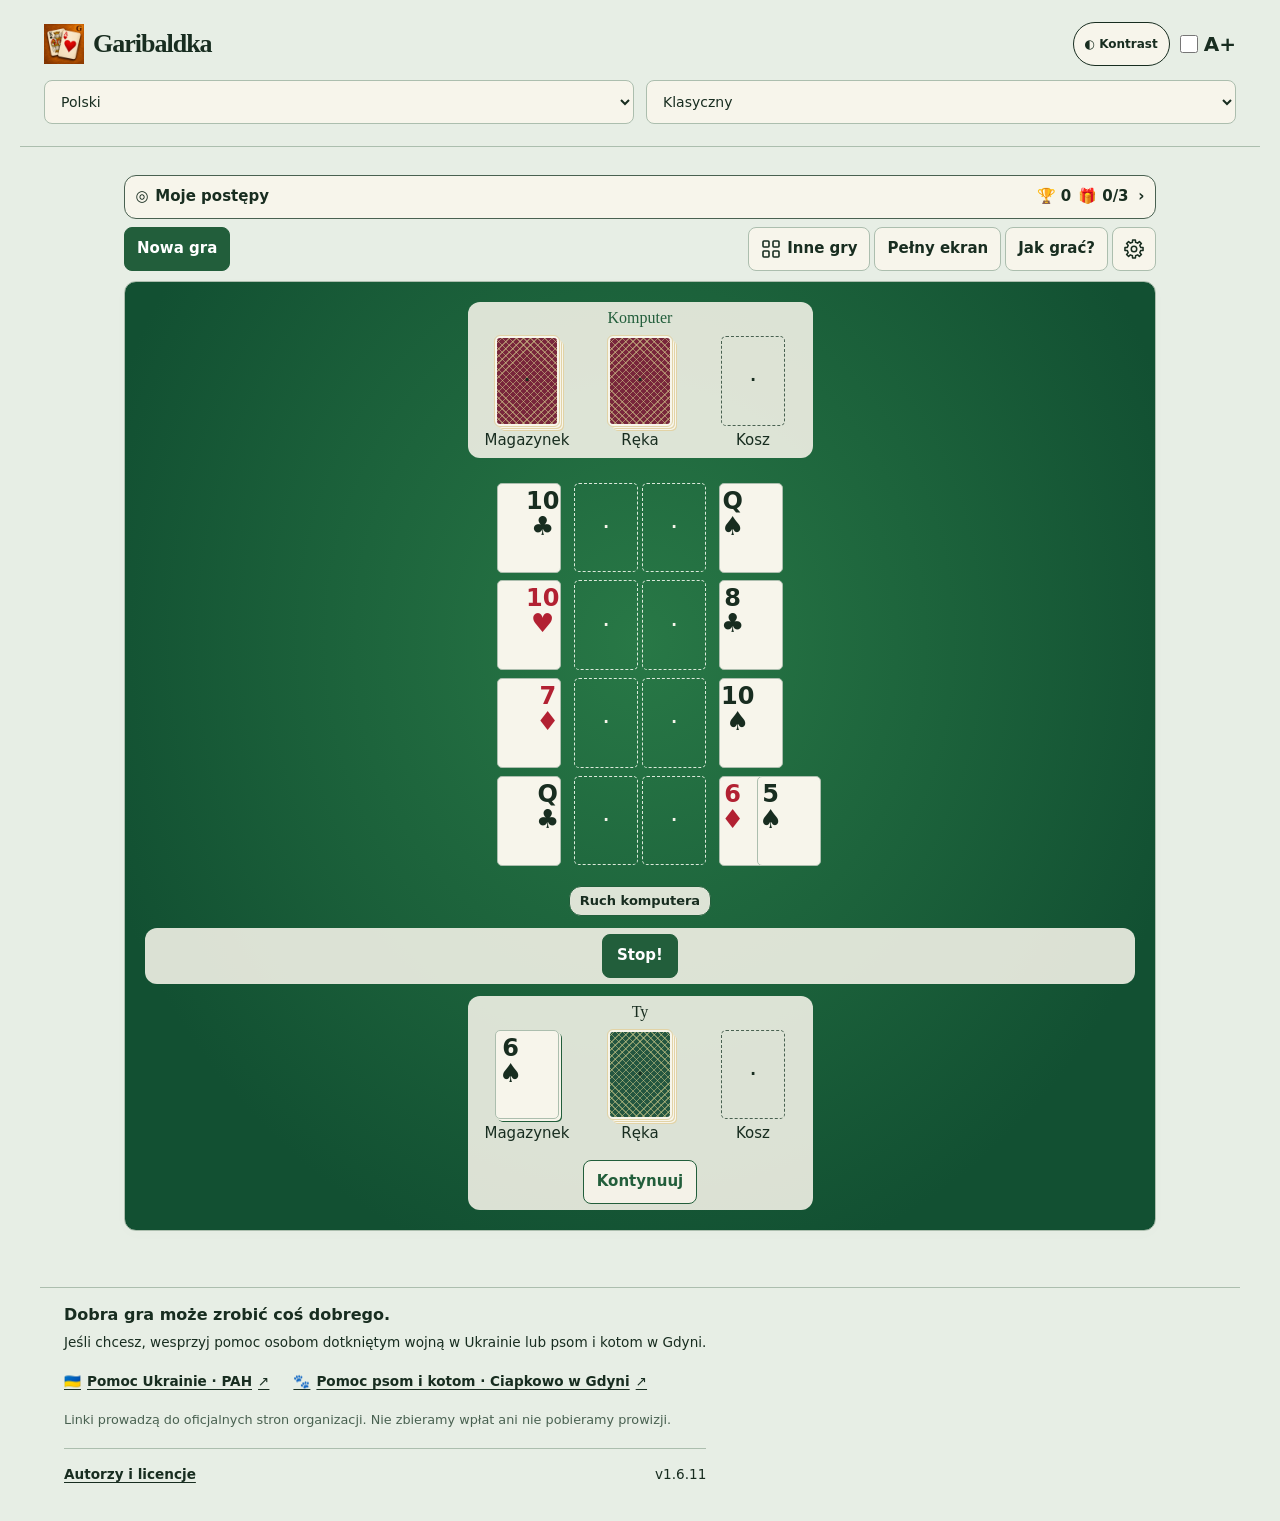
==== index.html @ 97b309fb "Publish Garibaldka 1.6.11: expand installed game without native fullscreen" ====
<!doctype html>
<html lang="pl" data-theme="porcelain">
<head>
<meta charset="utf-8">
<meta name="viewport" content="width=device-width,initial-scale=1,viewport-fit=cover">
<title>Garibaldka</title>
<meta name="theme-color" content="#355e4c">
<meta name="mobile-web-app-capable" content="yes">
<meta name="apple-mobile-web-app-capable" content="yes">
<meta name="apple-mobile-web-app-title" content="Garibaldka">
<link rel="manifest" href="manifest.webmanifest">
<script defer src="pwa.js"></script>
<link rel="icon" type="image/svg+xml" href="favicon.svg?v=1.0.1">
<link rel="icon" type="image/png" sizes="32x32" href="favicon-32.png?v=1.0.1">
<link rel="apple-touch-icon" sizes="180x180" href="apple-touch-icon.png?v=1.0.1">
<link rel="stylesheet" href="style.css">
<link rel="stylesheet" href="shared-palettes.css?v=shared-palettes-2">
<link rel="stylesheet" href="themes.css?v=1.2.0">
<link rel="stylesheet" href="shared-game.css?v=0.10.1">
<link rel="stylesheet" href="card-backs.css?v=deck-themes-2">
<link rel="stylesheet" href="pasjans.css?v=deck-themes-1"><link rel="stylesheet" href="garibaldka.css?v=deck-themes-1">
<link rel="stylesheet" href="card-themes.css?v=0.9.1">
<link rel="stylesheet" href="progress.css?v=1.5.1">
<link rel="stylesheet" href="theme-gallery.css?v=0.9.0">
<link rel="stylesheet" href="shared-victory.css?v=6">
<link rel="stylesheet" href="games-chest-menu.css?v=icon-gallery-1"><script defer src="games-chest-menu.js?v=barbu-1" data-game="garibaldka"></script>
<script>
if (!new URLSearchParams(location.search).has('miniatura')) {
  const analytics = document.createElement('script');
  analytics.src = 'https://cloud.umami.is/script.js';
  analytics.dataset.websiteId = 'a4d24ffd-fa55-44e7-8c3b-dc5a5e42a2f2';
  analytics.dataset.domains = "garibaldka.walczynskir.chatgpt.site,garibaldka.games-chest.com";
  analytics.dataset.tag = 'garibaldka';
  document.head.append(analytics);
}
</script>
<link rel="stylesheet" href="toolbar.css?v=picker-mobile-1">
<link rel="stylesheet" href="shared-settings.css?v=1.3.0">
<link rel="stylesheet" href="settings.css?v=1.3.0">
<link rel="stylesheet" href="shared-footer.css?v=footer-alignment-1">
<script defer src="shared-footer.js?v=footer-picker-recent-1"></script>
</head>
<body>
<header><a class="brand" href="./"><img class="brand-logo" src="logo.svg?v=1.0.1" alt=""><span id="game-name" class="brand-name" dir="auto" translate="no">Garibaldka</span></a><div class="header-controls"><div class="accessibility-controls"><button id="contrast" translate="no" aria-pressed="false"></button><label class="text-size-control"><input type="checkbox" id="large"><span id="large-label"></span></label></div><div class="preferences"><label><span id="language-label"></span><select id="language"><option value="pl">Polski</option><option value="en">English</option></select></label><label><span id="theme-label"></span><select id="theme"></select></label></div></div></header>
<main class="solitaire">
  <button id="my-progress" type="button" aria-haspopup="dialog" aria-controls="statistics" translate="no">
    <span aria-hidden="true">◎</span>
    <strong id="progress-name">Moje postępy</strong>
    <span class="progress-count"><span aria-hidden="true">🏆</span> <span id="progress-wins">0</span></span>
    <span id="progress-reward" class="progress-count" hidden><span aria-hidden="true">🎁</span> <bdi></bdi></span>
    <span class="progress-chevron" aria-hidden="true">›</span>
  </button>
  <div class="game-toolbar">
    <button class="primary" id="new-game">New game</button>
    <div class="game-tools"><button id="game-picker-button" type="button" aria-haspopup="dialog" aria-controls="game-picker" aria-label="Inne gry" translate="no">
<svg width="20" height="20" viewBox="0 0 20 20" fill="none" stroke="currentColor" stroke-width="1.6" aria-hidden="true" focusable="false"><rect x="2" y="2" width="6" height="6" rx="1"/><rect x="12" y="2" width="6" height="6" rx="1"/><rect x="2" y="12" width="6" height="6" rx="1"/><rect x="12" y="12" width="6" height="6" rx="1"/></svg><span class="toolbar-label">Inne gry</span></button>
      <button id="undo" type="button" translate="no"></button>
      <button id="redo" type="button" translate="no"></button>
      <button id="fullscreen" type="button" translate="no" aria-pressed="false" aria-label="Pełny ekran"><span class="fullscreen-icon" aria-hidden="true">⛶</span><span class="fullscreen-label">Pełny ekran</span></button>
      <button id="help-button" translate="no" aria-haspopup="dialog">How to play</button>
      <button id="settings-button" class="shared-settings-button" aria-label="Settings" aria-haspopup="dialog"></button>
    </div>
  </div>
  <p id="rotate-hint" translate="no"></p>
  <section class="card game" translate="no">
    <div id="opponent" class="supply"></div>
    <div class="table-area">
      <div id="tableau" class="solitaire-board" dir="ltr"></div>
      <p id="status" role="status"></p>
      <p id="settlement-notice" role="status" hidden></p>
      <button id="propose-settlement" type="button" hidden></button>
      <p id="stop-notice" role="status" hidden></p>
      <div id="challenge" class="supply"></div>
    </div>
    <div id="supply" class="supply">
      <button id="acknowledge-stop" class="primary" type="button" hidden></button>
    </div>
    <details id="move-log" hidden>
      <summary id="move-log-title"></summary>
      <p id="move-log-empty"></p>
      <ol id="move-log-list"></ol>
    </details>
  </section>
</main>
<footer class="game-footer">
  <section class="support-causes" aria-labelledby="support-title" translate="no">
    <h2 id="support-title" data-footer-copy="title">Dobra gra może zrobić coś dobrego.</h2>
    <p data-footer-copy="intro">Jeśli chcesz, wesprzyj pomoc osobom dotkniętym wojną w Ukrainie lub psom i kotom w Gdyni.</p>
    <div class="support-links">
      <a href="https://www.pah.org.pl/gdzie-dzialamy/ukraina/" target="_blank" rel="noopener noreferrer"><b aria-hidden="true">🇺🇦</b> <span data-footer-copy="ukraine">Pomoc Ukrainie · PAH</span> <b aria-hidden="true">↗</b></a>
      <a href="https://ciapkowo.pl/" target="_blank" rel="noopener noreferrer"><b aria-hidden="true">🐾</b> <span data-footer-copy="shelter">Pomoc psom i kotom · Ciapkowo w Gdyni</span> <b aria-hidden="true">↗</b></a>
    </div>
    <p class="support-note" data-footer-copy="note">Linki prowadzą do oficjalnych stron organizacji. Nie zbieramy wpłat ani nie pobieramy prowizji.</p>
  </section>
  <div class="footer-details">
    <a id="credits-link" href="credits.html" data-footer-copy="credits" translate="no">Autorzy i licencje</a>
    <span id="footer-version" translate="no">v1.6.11</span>
    <span id="save-note" role="status" translate="no"></span>
  </div>
</footer>
<dialog id="game-picker" aria-labelledby="game-picker-title" translate="no">
  <div class="game-picker-header">
    <h2 id="game-picker-title">Inne gry</h2>
    <form method="dialog"><button id="game-picker-close" type="submit" aria-label="Zamknij" autofocus>×</button></form>
  </div>
  <div id="game-picker-recent" hidden>
    <h3 id="game-picker-recent-title">Ostatnio otwierane</h3>
    <ul aria-labelledby="game-picker-recent-title"></ul>
  </div>
  <ul id="game-picker-list" aria-labelledby="game-picker-title"></ul>
  <a class="all-games game-picker-link" href="https://games-chest.com/">Wszystkie gry</a>
</dialog>
<dialog id="statistics" aria-labelledby="statistics-title" translate="no">
  <div class="dialog-heading">
    <h2 id="statistics-title"></h2>
    <form method="dialog"><button id="statistics-close" autofocus>×</button></form>
  </div>
  <dl id="statistics-metrics"></dl>
  <h3 id="statistics-recent-title"></h3>
  <p id="statistics-empty"></p>
  <ol id="statistics-recent"></ol>
</dialog>
<dialog id="theme-gallery" aria-labelledby="gallery-title" translate="no">
  <div class="gallery-heading">
    <h2 id="gallery-title"></h2>
    <form method="dialog"><button id="gallery-close" autofocus></button></form>
  </div>
  <ul id="gallery-ordinary" class="theme-grid"></ul>
  <h3 id="gallery-rewards-title"></h3>
  <ul id="gallery-rewards" class="theme-grid" aria-labelledby="gallery-rewards-title"></ul>
</dialog>
<dialog id="confirm-game" aria-labelledby="confirm-game-title" aria-describedby="confirm-game-message" translate="no">
  <form method="dialog">
    <h2 id="confirm-game-title"></h2>
    <p id="confirm-game-message"></p>
    <div class="confirm-game-actions">
      <button id="confirm-game-cancel" value="cancel" autofocus></button>
      <button id="confirm-game-accept" class="primary" value="accept"></button>
    </div>
  </form>
</dialog>
<dialog id="settings" class="shared-settings" aria-labelledby="settings-title" aria-describedby="settings-autosave" translate="no">
  <form method="dialog" class="settings-shell">
    <header class="settings-header">
      <div class="settings-heading"><h2 id="settings-title" dir="auto"></h2><button id="settings-dismiss" type="submit" value="close" autofocus>×</button></div>
      <p id="settings-autosave" class="settings-summary"></p>
    </header>
    <div class="settings-body">
      <div id="settings-save-error" class="settings-save-error" role="alert" hidden>
        <p id="settings-save-error-text"></p>
        <button id="settings-save-retry" type="button"></button>
      </div>
    <fieldset class="settings-section">
      <legend id="settings-group-play" translate="no"></legend>
      <div class="setting-item">
        <div class="setting-row">
          <label class="setting-stacked"><span class="setting-caption"><span id="difficulty-label" translate="no"></span><small class="setting-timing" data-setting-applies="now"></small></span>
            <select id="difficulty" translate="no">
              <option value="easy"></option><option value="medium"></option>
              <option value="high"></option><option value="expert"></option>
            </select>
          </label>
          <button class="setting-info" type="button" aria-expanded="false" aria-controls="difficulty-note" aria-labelledby="difficulty-label">ⓘ</button>
        </div>
        <p class="setting-description small muted" id="difficulty-note" translate="no" hidden></p>
      </div>
      <div class="setting-item">
        <div class="setting-row">
          <label><input type="checkbox" id="kingsOnly"> <span class="setting-caption"><span id="kingsOnly-label" translate="no"></span><small class="setting-timing" data-setting-applies="now"></small></span></label>
          <button class="setting-info" type="button" aria-expanded="false" aria-controls="kingsOnly-note" aria-labelledby="kingsOnly-label">ⓘ</button>
        </div>
        <p class="setting-description small muted" id="kingsOnly-note" translate="no" hidden></p>
      </div>
    </fieldset>
    <fieldset class="settings-section">
      <legend id="settings-group-stop" translate="no"></legend>
      <div class="setting-item">
        <div class="setting-row">
          <label><input type="checkbox" id="strict"> <span class="setting-caption"><span id="strict-label" translate="no"></span><small class="setting-timing" data-setting-applies="now"></small></span></label>
          <button class="setting-info" type="button" aria-expanded="false" aria-controls="strict-note" aria-labelledby="strict-label">ⓘ</button>
        </div>
        <p class="setting-description small muted" id="strict-note" translate="no" hidden></p>
      </div>
      <div class="setting-item">
        <div class="setting-row">
          <label><input type="checkbox" id="reservePriority"> <span class="setting-caption"><span id="reservePriority-label" translate="no"></span><small class="setting-timing" data-setting-applies="now"></small></span></label>
          <button class="setting-info" type="button" aria-expanded="false" aria-controls="reservePriority-note" aria-labelledby="reservePriority-label">ⓘ</button>
        </div>
        <p class="setting-description small muted" id="reservePriority-note" translate="no" hidden></p>
      </div>
      <div class="setting-item">
        <div class="setting-row">
          <label class="setting-stacked"><span class="setting-caption"><span id="stopWindow-label" translate="no"></span><small class="setting-timing" data-setting-applies="now"></small></span>
            <select id="stopWindow" translate="no">
              <option id="stopWindow-unlimited" value="unlimited" selected>Bez limitu</option>
            <option value="2000">2 s</option>
              <option value="4000">4 s</option>
              <option value="7000">7 s</option>
            </select>
          </label>
          <button class="setting-info" type="button" aria-expanded="false" aria-controls="stopWindow-note" aria-labelledby="stopWindow-label">ⓘ</button>
        </div>
        <p class="setting-description small muted" id="stopWindow-note" translate="no" hidden></p>
      </div>
      <div class="setting-item">
        <div class="setting-row">
          <label><input type="checkbox" id="falseStopPenalty"> <span class="setting-caption"><span id="falseStopPenalty-label" translate="no"></span><small class="setting-timing" data-setting-applies="now"></small></span></label>
          <button class="setting-info" type="button" aria-expanded="false" aria-controls="falseStopPenalty-note" aria-labelledby="falseStopPenalty-label">ⓘ</button>
        </div>
        <p class="setting-description small muted" id="falseStopPenalty-note" translate="no" hidden></p>
      </div>
    </fieldset>
    <fieldset class="settings-section">
      <legend id="settings-group-controls" translate="no"></legend>
      <div class="setting-item">
        <div class="setting-row">
          <label><input type="checkbox" id="lockDrawn" checked> <span class="setting-caption"><span id="lockDrawn-label" translate="no"></span><small class="setting-timing" data-setting-applies="now"></small></span></label>
          <button class="setting-info" type="button" aria-expanded="false" aria-controls="lockDrawn-note" aria-labelledby="lockDrawn-label">ⓘ</button>
        </div>
        <p class="setting-description small muted" id="lockDrawn-note" translate="no" hidden></p>
      </div>
      <div class="setting-item">
        <div class="setting-row">
          <label><input type="checkbox" id="showTargets"> <span class="setting-caption"><span id="showTargets-label" translate="no"></span><small class="setting-timing" data-setting-applies="now"></small></span></label>
          <button class="setting-info" type="button" aria-expanded="false" aria-controls="showTargets-note" aria-labelledby="showTargets-label">ⓘ</button>
        </div>
        <p class="setting-description small muted" id="showTargets-note" translate="no" hidden></p>
      </div>
      <div class="setting-item">
        <div class="setting-row">
          <label><input type="checkbox" id="showUndo"> <span class="setting-caption"><span id="showUndo-label" translate="no"></span><small class="setting-timing" data-setting-applies="now"></small></span></label>
          <button class="setting-info" type="button" aria-expanded="false" aria-controls="showUndo-note" aria-labelledby="showUndo-label">ⓘ</button>
        </div>
        <p class="setting-description small muted" id="showUndo-note" translate="no" hidden></p>
      </div>
    </fieldset>
    <fieldset class="settings-section">
      <legend id="settings-group-display" translate="no"></legend>
      <div class="setting-item">
        <div class="setting-row">
          <label class="setting-stacked"><span class="setting-caption"><span id="animationSpeed-label" translate="no"></span><small class="setting-timing" data-setting-applies="now"></small></span>
            <select id="animationSpeed" translate="no">
              <option value="slow">Wolna</option>
              <option value="normal" selected>Normalna</option>
              <option value="fast">Szybka</option>
            </select>
          </label>
          <button class="setting-info" type="button" aria-expanded="false" aria-controls="animationSpeed-note" aria-labelledby="animationSpeed-label">ⓘ</button>
        </div>
        <p class="setting-description small muted" id="animationSpeed-note" translate="no" hidden></p>
      </div>
      <div class="setting-item">
        <div class="setting-row">
          <label><input type="checkbox" id="distinguishDecks" checked> <span class="setting-caption"><span id="distinguishDecks-label" translate="no"></span><small class="setting-timing" data-setting-applies="now"></small></span></label>
          <button class="setting-info" type="button" aria-expanded="false" aria-controls="distinguishDecks-note" aria-labelledby="distinguishDecks-label">ⓘ</button>
        </div>
        <p class="setting-description small muted" id="distinguishDecks-note" translate="no" hidden></p>
      </div>
      <div class="setting-item">
        <div class="setting-row">
          <label><input type="checkbox" id="showCounts"> <span class="setting-caption"><span id="showCounts-label" translate="no"></span><small class="setting-timing" data-setting-applies="now"></small></span></label>
          <button class="setting-info" type="button" aria-expanded="false" aria-controls="showCounts-note" aria-labelledby="showCounts-label">ⓘ</button>
        </div>
        <p class="setting-description small muted" id="showCounts-note" translate="no" hidden></p>
      </div>
      <div class="setting-item">
        <div class="setting-row">
          <label><input type="checkbox" id="showMoveLog"> <span class="setting-caption"><span id="showMoveLog-label" translate="no"></span><small class="setting-timing" data-setting-applies="now"></small></span></label>
          <button class="setting-info" type="button" aria-expanded="false" aria-controls="showMoveLog-note" aria-labelledby="showMoveLog-label">ⓘ</button>
        </div>
        <p class="setting-description small muted" id="showMoveLog-note" translate="no" hidden></p>
      </div>
    </fieldset>
      <section class="settings-section" aria-labelledby="preferences-file-heading">
        <h3 id="preferences-file-heading"></h3>
        <p id="preferences-file-scope" class="settings-file-scope"></p>
        <div class="settings-backup-actions">
          <button type="button" id="export-preferences"></button>
          <button type="button" id="import-preferences"></button>
        </div>
        <input type="file" id="preferences-file" accept=".json,application/json" hidden>
        <p id="preferences-status" role="status" aria-live="polite"></p>
        <button type="button" id="retry-preferences" hidden></button>
      </section>
    </div>
  </form>
</dialog>
<dialog id="confirm-progress" aria-labelledby="progress-import-title" aria-describedby="progress-import-description" translate="no">
 <form method="dialog">
  <h2 id="progress-import-title"></h2>
  <p id="progress-import-description"></p>
  <p id="progress-import-stats"></p>
  <p id="progress-import-note"></p>
  <p id="progress-import-error" role="alert" hidden></p>
  <div class="settings-backup-actions"><button value="cancel" id="cancel-progress"></button><button type="button" id="restore-progress" class="primary"></button></div>
 </form>
</dialog>
<dialog id="help" aria-labelledby="help-title">
  <form method="dialog">
    <div class="dialog-heading"><h2 id="help-title" translate="no">How to play</h2><button aria-label="Close">×</button></div>
    <div id="help-content" translate="no"></div>
    <p data-save-help translate="no"></p>
    <button class="primary">Done</button>
  </form>
</dialog>
<script src="locales.js"></script>
<script src="i18n.js"></script>
<script src="engine.js?v=0.5.1"></script>
<script src="strings.js?v=1.6.1"></script>
<script src="shared-victory.js?v=5"></script>
<script src="progress.js?v=1.5.2"></script>
<script src="help.js?v=0.11.0"></script>
<script src="settings-strings.js?v=1.2.0"></script>
<script src="shared-preferences.js?v=1.3.0"></script>
<script src="shared-progress-backup.js?v=1.3.0"></script>
<script src="preferences-strings.js?v=1.3.0"></script>
<script src="progress-backup.js?v=1.3.0"></script>
<script src="statistics-reset.js?v=1.6.2"></script><script src="app.js?v=standalone-fullscreen-1"></script>
</body>
</html>
---- style.css ----
:root{--bg:#f6f5f0;--paper:#fcfcf7;--ink:#263b36;--muted:#79827b;--line:#e3e5dc;--accent:#355e4c;--wash:#eaf0df;--table:#f6f5f0;--radius:12px;--control-radius:8px;--primary-bg:var(--accent);--primary-ink:#fff;--primary-border:var(--primary-bg);color-scheme:light}
*{box-sizing:border-box}body{margin:0;background:var(--bg);color:var(--ink);font:15px/1.55 system-ui,-apple-system,BlinkMacSystemFont,"Segoe UI",sans-serif}button,select,input{font:inherit}button,select{color:var(--ink);background:var(--paper);border:1px solid var(--line);border-radius:8px;min-height:42px;padding:8px 14px}button{cursor:pointer;font-weight:600}button:hover:not(:disabled){border-color:var(--accent);background:var(--wash)}button:disabled{opacity:.5;cursor:default}button:focus-visible,select:focus-visible,a:focus-visible{outline:3px solid var(--accent);outline-offset:3px}a{color:var(--accent)}.primary{background:var(--accent);color:#fff;border-color:var(--accent)}.primary:hover:not(:disabled){background:var(--accent);filter:brightness(1.12)}header{max-width:1240px;margin:auto;display:flex;align-items:center;justify-content:space-between;padding:22px 24px;border-bottom:1px solid var(--line);gap:18px}.brand{font:700 34px Georgia,serif;text-decoration:none;letter-spacing:-1px;color:var(--ink)}.brand span{display:block;font:11px system-ui;letter-spacing:1.5px;text-transform:uppercase;color:var(--muted)}.preferences{display:flex;align-items:end;gap:12px}.preferences label{display:grid;gap:3px;font-size:11px;color:var(--muted)}.preferences select{font-size:13px;max-width:170px}main{max-width:1200px;margin:auto;padding:28px 24px 36px}.intro{display:flex;align-items:center;justify-content:space-between;gap:20px;margin-bottom:24px}.eyebrow{text-transform:uppercase;letter-spacing:2px;font-size:10px;font-weight:750;color:var(--accent);margin:0 0 8px}h1{font:normal 36px/1.15 Georgia,serif;margin:0 0 10px}h2{font:normal 23px/1.25 Georgia,serif;margin:0 0 16px}p{margin:8px 0 16px}.muted{color:var(--muted)}.small{font-size:12px}.layout{display:grid;grid-template-columns:minmax(0,1fr) 270px;gap:24px}.card{background:var(--paper);border:1px solid var(--line);border-radius:var(--radius);padding:22px;box-shadow:0 3px 16px #23372d04}aside{display:grid;gap:18px;align-content:start}.scoreboard{display:flex;justify-content:space-between;align-items:center;border-bottom:1px solid var(--line);padding-bottom:16px}.scoreboard>div{display:grid;gap:0}.scoreboard>div:last-child{text-align:end}.scoreboard strong{font:36px Georgia,serif}.scoreboard span{font-size:12px;color:var(--muted)}.scoreboard .target{text-align:center}.target small{color:var(--muted);font-size:11px}.opponent{text-align:center;padding:14px 0}.opponent>span{font-size:11px;color:var(--muted)}.hand{display:flex;flex-wrap:wrap;justify-content:center;gap:9px;padding:12px 0}.hidden-hand{padding:5px 0}.back{width:18px;height:32px;border:1px solid var(--line);border-radius:4px;background:repeating-linear-gradient(45deg,var(--wash),var(--wash) 3px,var(--paper) 3px,var(--paper) 6px)}.table{background:var(--table);border:1px solid var(--line);border-radius:10px;min-height:300px;max-height:580px;overflow:auto;display:flex;align-items:center;padding:20px}#board{margin:auto;min-width:min-content;display:grid;grid-template-columns:auto auto auto;grid-template-rows:auto auto auto;gap:8px;align-items:center;justify-items:center}.empty-table{grid-column:1/4;color:var(--muted);text-align:center;max-width:270px;font-family:Georgia,serif;font-size:23px}.arm{display:flex;gap:4px;align-items:center}.arm.vertical{flex-direction:column}.arm.left{flex-direction:row-reverse}.board-caption{display:flex;justify-content:space-between;gap:10px;color:var(--muted);font-size:11px;margin-top:10px}.tile{background:#fffdf5;border:1px solid #a7aca1;border-radius:6px;box-shadow:0 2px 3px #23372d18;display:inline-flex;padding:4px;align-items:center;gap:0;min-height:0;color:#27352e;flex-shrink:0}.tile.vertical{flex-direction:column}.half{width:30px;height:30px;display:grid;grid-template-columns:repeat(3,1fr);grid-template-rows:repeat(3,1fr);padding:3px;gap:2px}.half+.half{border-inline-start:1px solid #b9bdb2}.tile.vertical>.half+.half{border-inline-start:0;border-top:1px solid #b9bdb2}.dot{border-radius:50%;background:currentColor}.tile.playable{border:2px solid var(--accent)}.tile.selected{outline:3px solid var(--accent);outline-offset:3px;background:var(--wash)}.tile:disabled{opacity:.7}.hand .tile{padding:5px}.hand .half{width:35px;height:35px}.hand-title{display:flex;align-items:center;justify-content:space-between;padding-top:14px;gap:10px}.hand-title strong{font-size:13px}.hand-title button{font-size:12px}#status{background:var(--wash);border-radius:8px;padding:12px;font-size:13px;margin-top:16px}.choices{display:flex;gap:8px;flex-wrap:wrap;margin-bottom:12px}.choices:empty{display:none}.choices button{font-size:12px}.round-actions{text-align:center}.stat{display:flex;justify-content:space-between;border-top:1px solid var(--line);padding:9px 0;font-size:13px}.badge{display:inline-block;border:1px solid var(--line);background:var(--wash);padding:6px 10px;border-radius:20px;margin:8px 4px 0 0;font-size:11px}ul{padding-inline-start:18px;font-size:12px;color:var(--muted)}li{margin-bottom:9px}footer{text-align:center;color:var(--muted);font-size:11px;padding:15px 24px 28px}dialog{background:var(--paper);color:var(--ink);border:1px solid var(--line);border-radius:var(--radius);padding:25px;width:min(460px,calc(100% - 32px));max-height:85vh;overflow:auto}dialog::backdrop{background:#14271e66}.dialog-heading{display:flex;justify-content:space-between;gap:12px}.dialog-heading button{font-size:24px;padding:0 12px}.setting{display:flex;align-items:center;justify-content:space-between;gap:15px;margin:18px 0}.setting select{max-width:190px}.large{font-size:18px}.large button,.large select{font-size:17px}.large .small,.large ul,.large #status{font-size:15px}[hidden]{display:none!important}@media(max-width:850px){.layout{grid-template-columns:1fr}aside{grid-template-columns:1fr 1fr}.intro{align-items:start}h1{font-size:30px}}@media(max-width:540px){header{padding:15px 14px;gap:8px;flex-wrap:wrap}.brand{font-size:30px}.preferences{gap:6px}.preferences select{max-width:116px;padding:6px}.preferences label{font-size:10px}main{padding:20px 12px}.intro{gap:10px;margin-bottom:18px}.intro .muted{font-size:12px}.intro>.primary{font-size:12px;white-space:nowrap}.card{padding:15px}.table{min-height:270px;padding:12px}.half{width:26px;height:26px}.hand .half{width:31px;height:31px}.hand{gap:7px}.layout{gap:16px}aside{grid-template-columns:1fr}.board-caption{font-size:10px}h1{font-size:28px}.eyebrow{font-size:9px}.scoreboard strong{font-size:30px}}
---- shared-palettes.css ----
/* Canonical shared palettes in sudoku/dist/. Copy unchanged to the other games. */
:root[data-theme="copper"] {
  --palette-bg: #f0e1d5;
  --palette-ink: #432d24;
  --palette-muted: #705247;
  --palette-accent: #934826;
  --palette-line: #e1c7b6;
  --palette-wash: #eed6c6;
  --palette-paper: #f3e5da;
  --palette-primary-bg: #934826;
  --palette-primary-ink: #fff;
}
:root[data-theme="night-sky"] {
  --palette-bg: #161c2c;
  --palette-ink: #f0f2ff;
  --palette-muted: #b5bfd8;
  --palette-accent: #b4bfff;
  --palette-line: #465172;
  --palette-wash: #2f3a58;
  --palette-paper: #222b42;
  --palette-primary-bg: #aebaff;
  --palette-primary-ink: #182139;
}

:root[data-theme="ink"] {
  --palette-control-line: #938570;
  --palette-bg: #ebe4d5;
  --palette-ink: #242c35;
  --palette-muted: #656963;
  --palette-accent: #254b72;
  --palette-line: #d5cdbd;
  --palette-wash: #e0d5be;
  --palette-paper: #eee5d2;
  --palette-primary-bg: var(--palette-accent);
  --palette-primary-ink: #fff;
}

:root[data-theme="porcelain"] {
  --palette-bg: #e9e9e3;
  --palette-ink: #24364b;
  --palette-muted: #556579;
  --palette-accent: #365b80;
  --palette-line: #c5cdd5;
  --palette-wash: #dce4eb;
  --palette-paper: #efeee8;
  --palette-control-line: #8294a6;
  --palette-primary-bg: #41688e;
  --palette-primary-ink: #fff;
}

:root[data-theme="sage"] {
  --palette-bg: #eeeee6;
  --palette-ink: #263b36;
  --palette-muted: #58655b;
  --palette-accent: #355e4c;
  --palette-line: #ccd4c8;
  --palette-wash: #e2ead9;
  --palette-paper: #f4f4eb;
}

:root[data-theme="ukraine"] {
  --palette-bg: #e9eff5;
  --palette-ink: #102c4a;
  --palette-muted: #52677d;
  --palette-accent: #0755a1;
  --palette-line: #b8ccdf;
  --palette-wash: #dce9f6;
  --palette-paper: #f1f4f7;
  --palette-primary-bg: #ffd43b;
  --palette-primary-border: #e5b900;
  --palette-primary-ink: var(--palette-ink);
}

:root[data-theme="studio"] {
  --palette-bg: #e6e8eb;
  --palette-ink: #20252b;
  --palette-muted: #626b76;
  --palette-accent: #2458cd;
  --palette-line: #d7dce2;
  --palette-wash: #dce2e9;
  --palette-paper: #edf0f3;
}

:root[data-theme="forma"] {
  --palette-bg: #f2e7db;
  --palette-ink: #342837;
  --palette-muted: #73626c;
  --palette-accent: #b5442d;
  --palette-line: #dfcec4;
  --palette-wash: #ead8cb;
  --palette-paper: #f5eadd;
}

:root[data-theme="energy"] {
  --palette-bg: #eae4f5;
  --palette-ink: #302441;
  --palette-muted: #6a607a;
  --palette-accent: #6235c3;
  --palette-line: #e1d9ef;
  --palette-wash: #e2d8f1;
  --palette-paper: #f0e9f8;
}

:root[data-theme="tangerine"] {
  --palette-bg: #eee6d7;
  --palette-ink: #30291f;
  --palette-muted: #70695f;
  --palette-accent: #9b4f00;
  --palette-line: #eadfca;
  --palette-wash: #f0e0b9;
  --palette-paper: #f3ead9;
}

:root[data-theme="contrast"] {
  --palette-bg: #fff;
  --palette-ink: #111;
  --palette-muted: #333;
  --palette-accent: #111;
  --palette-line: #555;
  --palette-wash: #eee;
  --palette-paper: #fff;
}
---- themes.css ----
/* Adapted from Trener Sudoku a4897b3. Source mapping: docs/THEMES.md. */
:root[data-theme="sage"]{--bg:var(--palette-bg);--ink:var(--palette-ink);--muted:var(--palette-muted);--accent:var(--palette-accent);--line:var(--palette-line);--wash:var(--palette-wash);--paper:var(--palette-paper);--table:var(--bg);--radius:12px;--control-radius:8px}
:root[data-theme="ink"]{--bg:var(--palette-bg);--ink:var(--palette-ink);--muted:var(--palette-muted);--accent:var(--palette-accent);--line:var(--palette-line);--wash:var(--palette-wash);--paper:var(--palette-paper);--table:var(--bg);--radius:3px;--control-radius:3px}
:root[data-theme="contrast"]{--bg:var(--palette-bg);--ink:var(--palette-ink);--muted:var(--palette-muted);--accent:var(--palette-accent);--line:var(--palette-line);--wash:var(--palette-wash);--paper:var(--palette-paper);--table:var(--bg);--radius:2px;--control-radius:2px}
:root[data-theme="studio"]{--bg:var(--palette-bg);--ink:var(--palette-ink);--muted:var(--palette-muted);--accent:var(--palette-accent);--line:var(--palette-line);--wash:var(--palette-wash);--paper:var(--palette-paper);--table:var(--bg);--radius:0;--control-radius:2px}
:root[data-theme="forma"]{--bg:var(--palette-bg);--ink:var(--palette-ink);--muted:var(--palette-muted);--accent:var(--palette-accent);--line:var(--palette-line);--wash:var(--palette-wash);--forma-paper:var(--palette-paper);--forma-plum:#432c46;--forma-terra:#b5442d;--paper:var(--palette-paper);--table:var(--bg);--radius:0;--control-radius:999px}
:root[data-theme="energy"]{--bg:var(--palette-bg);--ink:var(--palette-ink);--muted:var(--palette-muted);--accent:var(--palette-accent);--line:var(--palette-line);--wash:var(--palette-wash);--energy-purple:#6235c3;--energy-amber:#ffb800;--paper:var(--palette-paper);--table:var(--bg);--radius:24px;--control-radius:999px}
:root[data-theme="tangerine"]{--bg:var(--palette-bg);--ink:var(--palette-ink);--muted:var(--palette-muted);--accent:var(--palette-accent);--line:var(--palette-line);--wash:var(--palette-wash);--tangerine-orange:#ffab00;--tangerine-amber:#ffab00;--paper:var(--palette-paper);--table:var(--bg);--radius:24px;--control-radius:999px}
:root[data-theme="porcelain"]{--bg:var(--palette-bg);--ink:var(--palette-ink);--muted:var(--palette-muted);--accent:var(--palette-accent);--line:var(--palette-line);--wash:var(--palette-wash);--porcelain-orange:var(--palette-primary-bg);--porcelain-amber:var(--palette-primary-bg);--paper:var(--palette-paper);--table:var(--bg);--radius:24px;--control-radius:999px;--primary-bg:var(--palette-primary-bg);--primary-ink:var(--palette-primary-ink)}
:root[data-theme="ukraine"]{--bg:var(--palette-bg);--ink:var(--palette-ink);--muted:var(--palette-muted);--accent:var(--palette-accent);--line:var(--palette-line);--wash:var(--palette-wash);--ukraine-orange:var(--palette-accent);--ukraine-amber:var(--palette-accent);--paper:var(--palette-paper);--table:var(--bg);--radius:24px;--control-radius:999px}

/* Shared shape and typography rules adapted from Sudoku studio.css / forma.css. */
button:not(.tile),select{border-radius:var(--control-radius)}
.header-controls{display:grid;gap:10px;justify-items:end;min-width:0}
.accessibility-controls{display:flex;align-items:center;justify-content:flex-end;gap:14px;flex-wrap:wrap;font-size:12px}
.accessibility-controls button{min-height:32px;padding:4px 11px;font-size:12px;background:transparent}
.accessibility-controls button[aria-pressed="true"]{background:var(--ink);color:var(--paper)}
.text-size-control{display:inline-flex;align-items:center;gap:6px;cursor:pointer}
.text-size-control input{accent-color:var(--accent);width:17px;height:17px}
.primary{background:var(--primary-bg);border-color:var(--primary-border);color:var(--primary-ink)}
.primary:hover:not(:disabled){background:var(--primary-bg)}
:root[data-theme="tangerine"]{--bg:var(--palette-bg);--ink:var(--palette-ink);--muted:var(--palette-muted);--accent:var(--palette-accent);--line:var(--palette-line);--wash:var(--palette-wash);--tangerine-orange:#ffab00;--tangerine-amber:#ffab00;--paper:var(--palette-paper);--table:var(--bg);--radius:24px;--control-radius:999px}
:root[data-theme="ukraine"]{--primary-bg:var(--palette-primary-bg);--primary-border:var(--palette-primary-border);--primary-ink:var(--palette-primary-ink)}
:is([data-theme="studio"],[data-theme="forma"],[data-theme="energy"],[data-theme="tangerine"],[data-theme="porcelain"],[data-theme="ukraine"]) body{font-family:Arial,Helvetica,sans-serif}
:is([data-theme="studio"],[data-theme="forma"],[data-theme="energy"],[data-theme="tangerine"],[data-theme="porcelain"],[data-theme="ukraine"]) .brand{font-family:Arial,Helvetica,sans-serif;font-weight:700;letter-spacing:-.6px}
:is([data-theme="studio"],[data-theme="forma"],[data-theme="energy"],[data-theme="tangerine"],[data-theme="porcelain"],[data-theme="ukraine"]) h1{font-family:Arial,Helvetica,sans-serif;font-weight:600;letter-spacing:-1px}
:is([data-theme="studio"],[data-theme="forma"],[data-theme="energy"],[data-theme="tangerine"],[data-theme="porcelain"],[data-theme="ukraine"]) h2{font:600 15px/1.4 Arial,Helvetica,sans-serif}
:is([data-theme="forma"],[data-theme="energy"],[data-theme="tangerine"],[data-theme="porcelain"],[data-theme="ukraine"]) select{border-radius:10px}
:is([data-theme="energy"],[data-theme="tangerine"],[data-theme="porcelain"],[data-theme="ukraine"]) .preferences select{border-radius:12px;font-weight:600}
:is([data-theme="forma"],[data-theme="energy"],[data-theme="tangerine"],[data-theme="porcelain"],[data-theme="ukraine"]) dialog{border-radius:26px}
:is([data-theme="studio"],[data-theme="forma"]) .card{border:0;border-bottom:1px solid var(--line);box-shadow:none;background:transparent}
:is([data-theme="porcelain"],[data-theme="ukraine"]) .card{box-shadow:none}
:is([data-theme="energy"],[data-theme="tangerine"],[data-theme="porcelain"],[data-theme="ukraine"]) header{border-radius:0 0 26px 26px;padding-block:20px}
[data-theme="porcelain"] header{background:var(--paper);border-bottom:1px solid var(--line)}
[data-theme="energy"] header{background:linear-gradient(110deg,#7134cf 0%,#a42ba8 65%,#c7288b 100%);border:0}
[data-theme="tangerine"] header{background:#ffab00;border:0}
[data-theme="ukraine"] header{background:var(--palette-accent);border-bottom:8px solid var(--palette-primary-bg)}
:is([data-theme="energy"],[data-theme="ukraine"]) header :is(.brand,.brand span,.preferences label,.accessibility-controls){color:#fff}
:is([data-theme="energy"],[data-theme="ukraine"]) .accessibility-controls button{color:#fff;border-color:#ffffff88}
:is([data-theme="energy"],[data-theme="ukraine"]) .preferences :is(select,button){background:#fff;color:var(--ink);border-color:#fff}
:is([data-theme="energy"],[data-theme="ukraine"]) header :is(button,select,input):focus-visible{outline-color:#ffd43b}
[data-theme="ink"] :is(.brand,h1,h2){font-family:Georgia,'Times New Roman',serif;letter-spacing:-.5px}
[data-theme="contrast"] body{font-family:Arial,sans-serif}
[data-theme="contrast"] :is(h1,h2,.brand){font-family:Arial,sans-serif;font-weight:700;letter-spacing:0}
[data-theme="contrast"] :is(.card,.tile,dialog){box-shadow:none}
[data-theme="contrast"] .tile{background:#fff;color:#111;border-color:#111}
[data-theme="contrast"] .half+.half{border-color:#111}
@media(max-width:640px){
 header{align-items:center}
 .header-controls{max-width:100%;gap:8px}
 .accessibility-controls{gap:10px}
 :is([data-theme="energy"],[data-theme="tangerine"],[data-theme="porcelain"],[data-theme="ukraine"]) header{padding:12px 14px;border-radius:0 0 22px 22px}
 :is([data-theme="energy"],[data-theme="tangerine"],[data-theme="porcelain"],[data-theme="ukraine"]) .card{border-radius:20px}
}
@media(max-width:420px){
 .header-controls{width:100%;justify-items:stretch}
 .accessibility-controls,.preferences{justify-content:flex-end}
 .large .accessibility-controls{flex-wrap:wrap;justify-content:flex-start}
 .large .preferences{flex-wrap:wrap}
}
.turn-actions{display:flex;gap:8px;flex-wrap:wrap;justify-content:flex-end}
/* A long arm scrolls inside the table, never widens the page. */
.layout{grid-template-columns:minmax(0,1fr) 270px}
.layout>.card,.layout>aside,.table{min-width:0;max-width:100%}
@media(max-width:850px){.layout{grid-template-columns:minmax(0,1fr)}}
@media(max-width:540px){.board-caption{flex-wrap:wrap}.hand-title{flex-wrap:wrap}}
/* The most recent placement stays marked through draws and passes. */
.tile.last-played{outline:3px solid var(--accent);outline-offset:2px;box-shadow:0 0 0 5px var(--paper)}
[data-theme="contrast"] .tile.last-played{outline:4px double #111;outline-offset:2px}
.last-move{margin:12px 0 0;padding:9px 12px;border-inline-start:3px solid var(--accent);font-size:12px;color:var(--ink);background:var(--paper)}


/* The main table always fits the complete board. The magnifier shows detail. */
.table{position:relative;display:block;height:clamp(240px,42vh,380px);min-height:240px;max-height:none;overflow:hidden;padding:0}
#board{position:absolute;left:50%;top:50%;width:max-content;min-width:0;margin:0;transform-origin:center}
#board .tile{cursor:default}
#board .tile:focus-visible{outline:3px dashed var(--accent);outline-offset:5px}
.board-help{font-size:11px;color:var(--muted);margin:0 0 8px}
.move-choice{display:flex;gap:8px;flex-wrap:wrap;align-items:center;border:1px solid var(--line);border-radius:12px;padding:8px}
.declaration[aria-pressed="true"]{background:var(--wash);outline:2px solid var(--accent);outline-offset:1px}
#history-rounds{max-height:420px;overflow:auto;overflow-wrap:anywhere}
#history-rounds details{border-top:1px solid var(--line);padding:10px 0}
#history-rounds summary{cursor:pointer;font-weight:600;font-size:13px}
#history-rounds ol{padding-inline-start:24px;font-size:12px;line-height:1.55;margin-bottom:0}
#history-rounds li{padding:5px 0;border-bottom:1px solid var(--line);margin:0}
.large #history-rounds :is(summary,ol){font-size:16px}

.board-view-tools{display:flex;justify-content:space-between;align-items:center;gap:10px;margin-bottom:8px}
.board-view-tools .board-help{margin:0}
.match-total{text-align:center;font-size:12px;color:var(--muted);margin:6px 0}
.table.zoomed{touch-action:none;user-select:none;cursor:grab}
.table.zoomed #board .tile{cursor:grab}
.table.dragging,.table.dragging #board .tile{cursor:grabbing}
@media(max-width:540px){.board-view-tools{flex-wrap:wrap}}

.table{touch-action:none;user-select:none}
/* Position stones from actual edges; doubles cannot widen an entire grid track. */
#board{display:block}
#board>.tile{justify-content:center}
#board .half{width:31px;height:28px;flex-shrink:0}
#board .tile.vertical>.half{width:28px;height:31px}

/* Same two-row header as Sudoku: brand + Contrast/A+, then two selectors. */
header{display:grid;grid-template-columns:minmax(0,1fr) auto;align-items:center;gap:14px}
header .header-controls{display:contents}
header .brand{grid-column:1;grid-row:1;align-self:center;font-size:26px;line-height:1.15}
header .accessibility-controls,.large header .accessibility-controls{grid-column:2;grid-row:1;display:flex;flex-wrap:nowrap;align-items:center;gap:10px;justify-content:flex-end}
header #contrast{width:auto;min-height:34px;padding:5px 11px;white-space:nowrap;background:var(--paper);color:var(--ink);border:1px solid var(--ink);font-size:12px;line-height:1.2;border-radius:999px}
header #contrast[aria-pressed="true"]{background:var(--ink);color:var(--paper)}
header .text-size-control,.large header .text-size-control{display:flex;align-items:center;gap:6px;min-width:0;white-space:nowrap;font-size:20px;font-weight:700;line-height:1}
header .text-size-control input{width:18px;height:18px;margin:0}
header .preferences,.large header .preferences{grid-column:1/-1;grid-row:2;display:grid;grid-template-columns:minmax(0,1fr) minmax(0,1fr);gap:12px;align-items:center}
header .preferences label{min-width:0}
header .preferences label>span{position:absolute;width:1px;height:1px;padding:0;margin:-1px;overflow:hidden;clip-path:inset(50%);white-space:nowrap}
header .preferences select{width:100%;max-width:none;min-width:0;min-height:44px;padding:9px 12px;font-size:14px}
.intro-actions{display:flex;align-items:center;gap:8px;flex-shrink:0}
@media(max-width:640px){
 header{gap:12px;padding:12px 14px}
 header .brand{font-size:23px;letter-spacing:-.6px}
 header .accessibility-controls,.large header .accessibility-controls{gap:9px}
 header .preferences,.large header .preferences{gap:10px}
 header .preferences select{min-height:44px;font-size:13px}
 .large header .preferences select{font-size:16px}
 .intro-actions{gap:5px;flex-wrap:wrap;justify-content:flex-end;max-width:125px}
 .intro-actions #new-game{font-size:12px;padding:8px 12px}
}
.pool-tray{display:flex;align-items:center;gap:8px;margin:8px 0 0;min-width:0}
#pool-label{font-size:11px;color:var(--muted);white-space:nowrap}
.pool-tiles{display:flex;align-items:center;gap:1px;flex:1;min-width:0;flex-wrap:nowrap;min-height:24px}
.pool-back{width:12px;height:23px;min-width:3px;flex:0 1 12px}
.reserved-stack{display:flex;flex-direction:column;gap:1px;flex:0 0 23px}
.pool-back.reserved{width:23px;height:11px;flex:0 0 11px;border:1px solid var(--muted);opacity:.65}
.game .table{height:clamp(160px,30svh,280px);min-height:160px}
@media(max-width:640px){
 .game{padding:12px!important;scroll-margin-top:8px}
 .game .scoreboard{padding-bottom:6px}
 .game .scoreboard strong{font-size:27px}
 .game .opponent{padding:6px 0}
 .game .hidden-hand{padding:3px 0;gap:5px}
 .game .hidden-hand .back{width:13px;height:23px}
 .game .board-view-tools{margin-bottom:4px}
 .game .board-help{font-size:10px;line-height:1.25}
 .game .table{height:clamp(120px,calc(100svh - 500px),240px);min-height:120px}
 .game .board-caption{margin-top:4px;font-size:10px;gap:4px}
 .game .pool-tray{margin-top:5px;gap:5px}
 .game .last-move{font-size:11px;line-height:1.3;padding:4px 7px;margin-top:5px}
 .game #status{font-size:12px;line-height:1.3}
 .game #choices{margin-bottom:5px;gap:5px}
 .game .move-choice{padding:5px;gap:5px}
 .game .move-choice button{padding:5px 10px;min-height:36px}
 .game .hand-title{padding-top:6px}
 .game .hand-title button{min-height:34px;padding:4px 10px}
 .game #hand{padding:7px 0 2px;gap:6px}
 .game #hand .tile{padding:4px}
 .game #hand .half{width:27px;height:27px}
 .game .round-actions button{margin-top:6px;min-height:36px}
 .large .game #status,.large .game .last-move{font-size:15px}
 .large .game .table{height:clamp(110px,calc(100svh - 560px),220px);min-height:110px}
}

.pool-back{border-color:var(--accent)}

#opponent-hand.revealed .tile{padding:2px}
#opponent-hand.revealed .half{width:21px;height:21px;padding:2px;gap:1px}
/* Native dropdown options should follow the active palette rather than the OS accent. */
select{color-scheme:light;accent-color:var(--accent)}
select option{background:var(--paper);color:var(--ink)}
select option:checked{background:var(--accent);color:#fff}
:root[data-theme="contrast"] select option:checked{background:#111;color:#fff}
/* Full-size placement markers live outside the scaled board. */
#placement-targets{position:absolute;inset:0;pointer-events:none;z-index:3}
.placement-target{position:absolute;transform:translate(-50%,-50%);pointer-events:auto;width:44px;height:44px;min-height:44px;padding:0;border:2px solid var(--accent);border-radius:50%;color:var(--accent);background:var(--paper);font-size:23px;line-height:1;box-shadow:0 0 0 2px var(--paper);touch-action:manipulation}
#board .tile.legal-end{outline:3px dashed var(--accent);outline-offset:3px;cursor:pointer}
#hand .tile:not(:disabled){cursor:grab;user-select:none;touch-action:none}
#hand .tile.drag-source{opacity:.5}
#choices .declaration{border:2px solid var(--accent)}
#help{width:min(540px,calc(100% - 24px))}
#help h3{font-size:16px;margin:14px 0 8px}
#help .small{font-size:12px}
#help #demo-description{min-height:100px;font-size:14px}
.demo-controls{display:flex;gap:8px;flex-wrap:wrap}
.demo-controls button{flex:1;font-size:13px;padding:8px}
#demo-scene{border:1px solid var(--line);border-radius:12px;background:var(--wash);padding:18px;display:grid;justify-items:center;gap:15px;min-height:220px}
.demo-board,.demo-hand{display:flex;align-items:center;gap:8px;min-height:64px}
.demo-tile{display:inline-flex;background:#fffef4;color:#253c32;border:1px solid #b9bdb2;border-radius:6px;padding:4px;box-shadow:0 2px 3px #0001}
.demo-tile>span{width:26px;height:30px;display:grid;place-items:center;font-weight:700;font-size:20px}
.demo-tile>span+span{border-left:1px solid #b9bdb2}
.demo-spinner{transform:rotate(90deg)}
.demo-selected{outline:3px solid var(--accent);outline-offset:2px}
.demo-action{border-radius:999px;padding:5px 12px;background:var(--paper);color:var(--accent);font-weight:700;font-size:13px;text-align:center}
.demo-end{border:2px dashed var(--accent);color:var(--accent);border-radius:50%;width:38px;height:38px;text-align:center;line-height:34px;font-size:24px}
#demo-scene[data-step="2"] .demo-selected{animation:demo-place .7s ease-out both}
@keyframes demo-place{from{transform:translate(25px,70px);opacity:.3}to{transform:translate(0,0);opacity:1}}
@media(prefers-reduced-motion:reduce){#demo-scene *{animation:none!important}}
@media(max-width:540px){#help{padding:18px}#help #demo-description{min-height:130px}.intro-actions{flex-wrap:wrap;justify-content:flex-end}#help-button{font-size:12px;padding:6px 10px}}

.drag-ghost{position:fixed;z-index:1000;pointer-events:none;transform:translate(-50%,-50%);width:44px;height:80px;opacity:.9;box-shadow:0 5px 18px #0004}
.drag-ghost .half{width:36px;height:36px}
.placement-target.drop-hover,#board .tile.drop-hover{box-shadow:0 0 0 5px var(--accent)}

.demo-tile>.half{display:grid;grid-template-columns:repeat(3,1fr);grid-template-rows:repeat(3,1fr);place-items:stretch;padding:3px;gap:2px}

#help .dialog-heading{position:sticky;top:-18px;background:var(--paper);z-index:5;padding:6px 0}
#help .dialog-heading h2{font-size:22px;margin:0}
#help .demo-controls{position:sticky;top:30px;background:var(--paper);z-index:4;padding:6px 0}
#help #demo-description{min-height:0;font-size:13px}
#help #demo-scene{min-height:180px;padding:12px;gap:10px}
#help details{font-size:13px;margin-top:12px}
#help summary{cursor:pointer;font-weight:700}
.board-zoom-controls button{min-height:32px;padding:3px 10px;font-size:14px;line-height:1.3}
#zoom-reset{min-width:64px;font-variant-numeric:tabular-nums}
.drop-actions{display:grid;gap:10px}
#drop-tile{font-weight:700;color:var(--accent)}

.table.zoomed #board .tile.legal-end{cursor:pointer}

.board-zoom-controls button{width:36px;height:36px;min-height:36px;padding:0;font-size:21px;line-height:1;border-radius:50%}

/* Footer follows the shared Sudoku layout. */
footer{max-width:1200px;margin:20px auto 0;border-top:1px solid var(--line);display:flex;flex-wrap:wrap;justify-content:space-between;gap:20px;text-align:start}
html[data-theme] .support-causes{flex:0 0 100%;width:100%;text-align:start;color:var(--ink);font-family:inherit;font-size:13px;line-height:1.6;padding:0 0 20px;margin:0 0 14px;border-bottom:1px solid var(--line)}
html[data-theme] .support-causes h2{font-family:inherit;font-size:15px;line-height:1.5;font-weight:600;margin:0 0 6px;letter-spacing:normal}
html[data-theme] .support-causes p{margin:6px 0;max-width:75ch}
html[data-theme] .support-links{display:flex;flex-wrap:wrap;gap:8px 24px;margin:10px 0}
html[data-theme] .support-links a{display:inline-flex;align-items:center;gap:6px;min-height:44px;max-width:100%;color:var(--ink);font-weight:600;text-decoration:underline;text-underline-offset:3px}
html[data-theme] .support-links a span{display:inline}
html[data-theme] .support-links b{font-weight:400;flex-shrink:0}
html[data-theme] .support-causes .support-note{font-size:11px;color:var(--muted)}

.large .support-causes{font-size:17px}.large .support-causes h2{font-size:19px}.large .support-causes .support-note{font-size:14px}
.tile,.back,#board,#placement-targets,#pool-tiles,.demo-tile,.demo-board,.demo-hand,.board-zoom-controls{direction:ltr}
html[dir="rtl"] .eyebrow{letter-spacing:normal}
@media(max-width:540px){footer{gap:12px;padding:18px 16px 28px}.support-links{gap:8px 16px!important}}

/* Compact mobile zoom, unchanged desktop size. */
@media(max-width:540px){.board-zoom-controls button{width:28px;height:28px;min-height:28px;font-size:17px}.large .board-zoom-controls button{font-size:19px}}
#computer-draw{display:table;margin:3px auto 6px;padding:4px 10px;border:1px solid var(--accent);border-radius:var(--radius);background:var(--wash);color:var(--ink);font-size:12px;font-weight:700}
.computer-drawn{outline:2px solid var(--accent);outline-offset:2px}

/* Shared hand and stock tile geometry. Stock remains upright, reserved pair crosswise. */
.game #hand .tile,#opponent-hand.revealed .tile{width:64px;height:34px;padding:1px;flex-direction:row;border-radius:6px;box-sizing:border-box}
.game #hand .half,#opponent-hand.revealed .half{width:30px;height:30px;padding:3px;gap:2px;flex-shrink:0}
.game #opponent-hand .back{width:64px;height:34px;flex:0 0 64px;border-radius:6px}
.game #opponent-hand{gap:6px;padding:5px 2px;}
.game .pool-tray{align-items:center}
.game .pool-tiles{overflow-x:auto;gap:1px;padding:2px 0;min-height:68px;flex-wrap:nowrap}
.game .pool-back{width:34px;height:64px;min-width:34px;flex:0 0 34px;border-radius:6px}
.game .reserved-stack{flex:0 0 64px;gap:1px}
.game .pool-back.reserved{width:64px;height:34px;min-width:64px;flex:0 0 34px}
.game .scoreboard{gap:8px;align-items:start}
.game .scoreboard>div{min-width:0}
.game #match-total{font-size:11px;line-height:1.3;margin:3px 0 0;color:var(--ink)}
.game #declaration-errors{font:11px/1.2 system-ui,sans-serif;color:var(--muted);white-space:nowrap}
.game #declaration-errors.penalty-warning{color:var(--ink);font-weight:700}

/* Phone: smaller hands and a complete, overlapping stock with no scrolling. */
@media(max-width:640px){
 .game #hand .tile,#opponent-hand.revealed .tile{width:52px;height:28px}
 .game #hand .half,#opponent-hand.revealed .half{width:24px;height:24px;padding:2px;gap:1.5px}
 .game #opponent-hand .back{width:52px;height:28px;flex-basis:52px}
 .game .pool-tiles{display:grid;grid-template-columns:var(--pool-columns);align-items:center;gap:0;overflow:visible;min-height:59px}
 .game .pool-back{width:28px;height:52px;min-width:28px;background-color:var(--paper);position:relative}
 .game .reserved-stack{width:52px;min-width:52px;gap:1px;position:relative}
 .game .pool-back.reserved{width:52px;height:28px;min-width:52px;flex-basis:28px}
}

/* Exact 1:2 stock geometry: two crosswise tiles equal one upright tile. */
.game .pool-back{width:32px;min-width:32px;height:64px;flex-basis:32px}
.game .reserved-stack{gap:0}
.game .pool-back.reserved{width:64px;min-width:64px;height:32px;flex-basis:32px}
@media(max-width:640px){
 .game .pool-back{width:26px;min-width:26px;height:52px}
 .game .reserved-stack{gap:0}
 .game .pool-back.reserved{width:52px;min-width:52px;height:26px;flex-basis:26px}
}

.help-overview{font-size:14px;line-height:1.5}.help-overview h3{margin:12px 0 8px}.help-overview p{margin:8px 0 12px}.large .help-overview{font-size:17px}

#settings .setting-stacked{display:flex;flex-direction:column;align-items:stretch;gap:6px}#settings .setting-stacked select{width:100%;max-width:100%;min-width:0}


.game .pool-tray.pool-above{margin-top:0;margin-bottom:8px}

/* Draw from the left: remaining stock and the reserved pair stay in place. */
.game .pool-tiles{justify-content:flex-end}
@media(max-width:640px){
 .game .pool-tiles>:first-child{grid-column:var(--pool-start)}
 .game .pool-tiles>.reserved-stack{grid-column:15}
}

.game-column{min-width:0;max-width:100%}
.game-toolbar{display:flex;align-items:center;justify-content:space-between;flex-wrap:wrap;gap:8px 20px;margin-bottom:10px}
.game-tools{display:flex;align-items:center;gap:8px;flex-wrap:nowrap;margin-inline-start:auto}
.game-toolbar button{white-space:nowrap}
@media(max-width:540px){.game-toolbar{gap:8px 12px}.game-toolbar button:not(.shared-settings-button){font-size:12px;padding:8px 12px}.game-tools{gap:5px}}

/* A non-playable tile is still a visible object, especially the blank double. */
.game #hand .tile:disabled{opacity:1}
.game #hand .tile:not(.playable){border-color:#747d73}
.game #hand .half+.half{border-color:#8d958a}
[data-theme="contrast"] .game #hand .tile:not(.playable){border-color:#111}
[data-theme="contrast"] .game #hand .half+.half{border-color:#111}

#board .spinner-tile::after{content:"";position:absolute;inset:3px;border:2px solid var(--accent);border-radius:3px;pointer-events:none}

.brand{display:inline-flex;align-items:center;gap:9px;white-space:nowrap}.brand-logo{width:34px;height:34px;flex:0 0 34px}header .brand svg{color:inherit}@media(max-width:640px){.brand-logo{width:28px;height:28px;flex-basis:28px}}

.brand .brand-name{display:inline;font:inherit;letter-spacing:inherit;text-transform:none;color:inherit}

.game .opponent>#opponent-count{display:block;text-align:start;font-size:13px;font-weight:700;color:var(--ink)}
.game #opponent-hand{display:block}
.opponent-row{display:flex;justify-content:center;gap:6px;margin:0 0 6px}
.opponent-row:last-child{margin-bottom:0}

/* The opponent holds the same physical tiles, turned face down. */
.game #opponent-hand .back,.game .pool-back{border:1px solid var(--accent);box-shadow:0 2px 3px #23372d18;background:repeating-linear-gradient(45deg,var(--wash),var(--wash) 3px,var(--paper) 3px,var(--paper) 6px)}
[data-theme="contrast"] .game #opponent-hand .back,[data-theme="contrast"] .game .pool-back{border-color:#111;background:repeating-linear-gradient(45deg,#fff,#fff 4px,#bbb 4px,#bbb 6px);box-shadow:none}

.game #hand{display:block}.player-row{display:flex;justify-content:center;gap:6px;margin:0 0 6px}.player-row:last-child{margin-bottom:0}


/* Reward themes */
:root[data-theme="copper"] {
  --bg:var(--palette-bg); --ink:var(--palette-ink); --muted:var(--palette-muted); --accent:var(--palette-accent);
  --line:var(--palette-line); --wash:var(--palette-wash); --paper:var(--palette-paper); --table:var(--bg);
  --radius:24px; --control-radius:999px; --primary-bg:var(--palette-primary-bg); --primary-ink:var(--palette-primary-ink);
}
:root[data-theme="night-sky"] {
  --bg:var(--palette-bg); --ink:var(--palette-ink); --muted:var(--palette-muted); --accent:var(--palette-accent);
  --line:var(--palette-line); --wash:var(--palette-wash); --paper:var(--palette-paper); --table:var(--bg);
  --radius:24px; --control-radius:999px; --primary-bg:var(--palette-primary-bg); --primary-ink:var(--palette-primary-ink);
}


.board-frame {
  display: flex;
  flex-direction: column;
}
.board-frame .table {
  border-bottom-left-radius: 0;
  border-bottom-right-radius: 0;
}
.board-toolbar {
  display: flex;
  align-items: flex-start;
  gap: 6px;
}
.board-toolbar .board-zoom-controls {
  display: flex;
  flex: none;
  gap: 3px;
  padding: 1px 4px;
  border: 1px solid var(--line);
  border-top: 0;
  margin-top: -1px;
  position: relative;
  border-radius: 0 0 8px 8px;
  background: var(--table, var(--wash));
}
.board-toolbar .board-zoom-controls button {
  width: 26px;
  height: 26px;
  min-height: 26px;
  font-size: 16px;
}
.status-bar {
  flex: 1;
  min-width: 0;
  padding: 4px 8px;
  background: var(--wash);
  border-radius: 0 0 8px 8px;
}
.game .status-bar #status {
  margin: 0;
  padding: 0;
  background: none;
  overflow-wrap: anywhere;
}

@media (min-width: 1200px) {
  main {
    max-width: 1480px;
  }
  .game .table {
    height: clamp(280px, calc(100svh - 460px), 440px);
  }
}

:is([data-theme="ink"], [data-theme="porcelain"]) :is(header, .game-toolbar) :is(button:not(.primary), select):not(:disabled) {
  border-color: var(--palette-control-line);
}
---- shared-game.css ----
/* Common Games Chest settings button. */
button.shared-settings-button {
  box-sizing: border-box;
  display: inline-grid;
  place-items: center;
  inline-size: 44px;
  min-inline-size: 44px;
  min-block-size: 44px;
  padding: 0;
}

button.shared-settings-button::before {
  content: "";
  display: block;
  inline-size: 22px;
  block-size: 22px;
  background-color: currentColor;
  -webkit-mask: url("./settings-gear.svg") center / contain no-repeat;
  mask: url("./settings-gear.svg") center / contain no-repeat;
}

@media (forced-colors: active) {
  button.shared-settings-button::before {
    forced-color-adjust: none;
    background-color: ButtonText;
  }
}

/* Keep the full screen control readable on desktop and compact on phones. */
#fullscreen { min-width: 44px; min-height: 44px; font-size: inherit; }
#fullscreen .fullscreen-icon { display: none; font-size: 1.25rem; }
@media (max-width: 40rem) {
  #fullscreen .fullscreen-icon { display: inline; }
  #fullscreen .fullscreen-label { display: none; }
}
---- card-backs.css ----
/* Shared palette and pattern for face-down cards. The game still controls shape and stacking. */
:root {
  --card-back-color: #23496c;
  --card-back-ink: #a7cce16b;
  --card-back-edge: #aac8d9;
  --card-back-other: #78263b;
  --card-back-lattice:
    repeating-linear-gradient(45deg, transparent 0 4px, var(--card-back-ink) 4px 5px),
    repeating-linear-gradient(-45deg, transparent 0 4px, var(--card-back-ink) 4px 5px);
  --card-back-waves: repeating-radial-gradient(ellipse at 50% 110%, transparent 0 5px, var(--card-back-ink) 6px 7px, transparent 8px 11px);
  --card-back-leaves:
    repeating-radial-gradient(ellipse at 0 100%, var(--card-back-ink) 0 1px, transparent 2px 6px),
    repeating-radial-gradient(ellipse at 100% 0, var(--card-back-ink) 0 1px, transparent 2px 7px);
  --card-back-stars:
    radial-gradient(circle, var(--card-back-ink) 1px, transparent 1.6px) 0 0 / 11px 11px repeat,
    radial-gradient(circle, var(--card-back-ink) .6px, transparent 1.2px) 5px 4px / 11px 11px repeat;
  --card-back-pattern: var(--card-back-lattice);
}

:root[data-theme="sage"] {
  --card-back-color: #52654f;
  --card-back-ink: #e1ead777;
  --card-back-edge: #d2debf;
  --card-back-pattern: radial-gradient(ellipse 5px 2px at 25% 50%, var(--card-back-ink) 70%, transparent 100%) 0 0 / 16px 9px,
    radial-gradient(ellipse 5px 2px at 75% 50%, var(--card-back-ink) 70%, transparent 100%) 0 4px / 16px 9px;
}
:root:is([data-theme="classic"], [data-scenery="sage"]) {
  --card-back-color: #245640;
  --card-back-ink: #d5cf8f86;
  --card-back-edge: #e2d3a6;
}
:root:is(.garden-theme, [data-scenery="garden"], [data-theme="garden"]) {
  --card-back-color: #21603e;
  --card-back-ink: #c1df8490;
  --card-back-edge: #cfdea7;
  --card-back-other: #75405b;
  --card-back-pattern: var(--card-back-leaves);
}
:root[data-theme="tropics"] {
  --card-back-color: #214d86;
  --card-back-ink: #95e4ed91;
  --card-back-edge: #b9e4e4;
  --card-back-other: #753c6b;
  --card-back-pattern: repeating-conic-gradient(from 35deg at 50% 84%, transparent 0deg 22deg, var(--card-back-ink) 24deg 28deg, transparent 30deg 54deg) 0 0 / 17px 16px;
}
:root[data-theme="beach"] {
  --card-back-color: #127272;
  --card-back-ink: #f8deab9a;
  --card-back-edge: #f2e5c7;
  --card-back-other: #864b2d;
  --card-back-pattern: var(--card-back-waves);
}
:root[data-theme="porcelain"] {
  --card-back-color: #efefe4;
  --card-back-ink: #3a639d84;
  --card-back-edge: #8fa9c4;
  --card-back-pattern: radial-gradient(circle at 50% 50%, transparent 3px, var(--card-back-ink) 3.5px 4.5px, transparent 5px) 0 0 / 12px 12px,
    radial-gradient(circle at 0 0, var(--card-back-ink) 1.5px, transparent 2px) 0 0 / 12px 12px;
}
:root[data-theme="ink"] {
  --card-back-color: #2d2a2d;
  --card-back-ink: #e0d8c28a;
  --card-back-edge: #d4cbb8;
  --card-back-pattern: repeating-linear-gradient(105deg, transparent 0 3px, var(--card-back-ink) 3px 4px, transparent 4px 7px),
    repeating-linear-gradient(12deg, transparent 0 8px, #ede3c935 8px 9px);
}
:root[data-theme="studio"] {
  --card-back-color: #563359;
  --card-back-ink: #e5acd097;
  --card-back-edge: #e4c8de;
  --card-back-pattern: linear-gradient(135deg, var(--card-back-ink) 25%, transparent 25% 75%, var(--card-back-ink) 75%) 0 0 / 12px 12px,
    linear-gradient(-135deg, transparent 75%, var(--card-back-ink) 75%) 6px 6px / 12px 12px;
}
:root[data-theme="forma"] {
  --card-back-color: #374449;
  --card-back-ink: #6fe6cc81;
  --card-back-edge: #9cd9d0;
  --card-back-pattern: linear-gradient(90deg, transparent 60%, var(--card-back-ink) 60% 75%, transparent 75%) 0 0 / 11px 11px,
    linear-gradient(0deg, transparent 25%, var(--card-back-ink) 25% 42%, transparent 42%) 4px 0 / 11px 11px;
}
:root[data-theme="energy"] {
  --card-back-color: #403a72;
  --card-back-ink: #f4c563a3;
  --card-back-edge: #f5daa0;
  --card-back-pattern: repeating-linear-gradient(-55deg, transparent 0 6px, var(--card-back-ink) 6px 8px, transparent 8px 10px),
    repeating-linear-gradient(55deg, transparent 0 11px, #f4c56330 11px 14px);
}
:root[data-theme="tangerine"] {
  --card-back-color: #953f24;
  --card-back-ink: #ffd49494;
  --card-back-edge: #f3d3aa;
  --card-back-other: #315345;
  --card-back-pattern: repeating-conic-gradient(from 45deg, var(--card-back-ink) 0deg 25deg, transparent 25deg 90deg) 0 0 / 12px 12px;
}
:root:is(.tangerine-grove-theme, [data-scenery="orange-grove"]) {
  --card-back-color: #925027;
  --card-back-ink: #f6d17b9c;
  --card-back-edge: #ecd8a1;
  --card-back-other: #345343;
  --card-back-pattern: radial-gradient(circle at 45% 57%, var(--card-back-ink) 0 3px, transparent 3.5px) 0 0 / 13px 13px,
    radial-gradient(ellipse 2px 1px at 59% 23%, #e5ebacaa 75%, transparent 100%) 0 0 / 13px 13px;
}
:root[data-theme="ukraine"] {
  --card-back-color: #194d92;
  --card-back-ink: #ffd66c9e;
  --card-back-edge: #ffde7f;
  --card-back-other: #815326;
  --card-back-pattern: repeating-linear-gradient(45deg, transparent 0 4px, var(--card-back-ink) 4px 5px, transparent 5px 8px) 0 0 / 16px 8px,
    repeating-linear-gradient(-45deg, transparent 0 4px, var(--card-back-ink) 4px 5px, transparent 5px 8px) 0 8px / 16px 8px;
}
:root[data-theme="copper"] {
  --card-back-color: #246763;
  --card-back-ink: #f0b9939e;
  --card-back-edge: #e4bb9f;
  --card-back-other: #825039;
  --card-back-pattern: radial-gradient(circle at 3px 3px, var(--card-back-ink) 0 1.3px, transparent 1.9px) 0 0 / 13px 13px,
    linear-gradient(90deg, transparent 11px, #f0b99355 11px 12px, transparent 12px) 0 0 / 13px 13px,
    linear-gradient(0deg, transparent 11px, #f0b99355 11px 12px, transparent 12px) 0 0 / 13px 13px;
}
:root[data-theme="night-sky"] {
  --card-back-color: #192b54;
  --card-back-ink: #b9c8f4a3;
  --card-back-edge: #afbce0;
  --card-back-pattern: repeating-linear-gradient(0deg, transparent 0 5px, var(--card-back-ink) 5px 6px, transparent 6px 10px),
    repeating-linear-gradient(90deg, transparent 0 5px, #8ea9d959 5px 6px, transparent 6px 12px);
}
:root:is([data-scenic-reward="starry-sky"], [data-scenery="night-sky"]) {
  --card-back-pattern: var(--card-back-stars);
}
:root[data-theme="contrast"] {
  --card-back-color: #141414;
  --card-back-edge: #fff;
  --card-back-other: #555;
  --card-back-pattern: repeating-linear-gradient(45deg, transparent 0 3px, #fff 3px 4px, transparent 4px 6px);
}
---- pasjans.css ----
.solitaire { max-width: 1080px; }
.solitaire-board {
  display: grid;
  grid-template-columns: minmax(0, 1fr) auto minmax(0, 1fr);
  --board-gap: clamp(4px, 1vw, 14px);
  gap: var(--board-gap);
  align-items: center;
  background: var(--wash);
  border-radius: var(--radius);
  padding: clamp(4px, 1vw, 14px);
}
.solitaire .game { padding: clamp(5px, 2vw, 20px); }
.card-rows, .goals { display: grid; gap: 8px; }
.goals { grid-template-columns: repeat(2, var(--card-width)); column-gap: 4px; }
.card-row { display: flex; min-width: 0; }
.left-rows .card-row { flex-direction: row-reverse; }
.supply { display: flex; justify-content: center; flex-wrap: wrap; gap: 8px; margin-block-start: 12px; }
.playing-card, button.playing-card:not(.tile) {
  display: inline-grid;
  place-content: center;
  flex: none;
  width: clamp(27px, 5vw, 64px);
  min-height: 34px;
  aspect-ratio: 5 / 7;
  padding: 0;
  border: 1px solid var(--line);
  border-radius: 5px;
  background: var(--paper);
  color: var(--ink);
  font-weight: 700;
  line-height: 1;
  text-align: center;
}
.card-row .playing-card { margin-inline-start: calc(-1 * var(--overlap, 0px)); }
.card-row .playing-card:first-child { margin-inline-start: 0; }

button.playing-card.empty { background: transparent; border-style: dashed; }
button.playing-card.red:not(.tile), .playing-card.red { color: #a21832; }
[data-theme="contrast"] .playing-card.red:not(.tile) { color: #830019; }
button.playing-card.selected, button.playing-card.legal {
  outline: 2px solid var(--accent);
  outline-offset: -2px;
}
button.playing-card.selected { background: var(--wash); }
button.playing-card:focus-visible { outline: 3px solid var(--ink); outline-offset: 1px; }
.supply > div { display: grid; justify-items: center; gap: 3px; }
.supply button { min-height: 44px; }
#status { min-height: 1.55em; margin-block-end: 0; }
@media (max-width: 520px) {
  .playing-card, button.playing-card:not(.tile) { font-size: 12px; }
}
.solitaire-board {
  --card-width: clamp(25px, 5vw, 64px);
  container-type: inline-size;
}
.card-row {
  container-type: inline-size;
  --spread: min(38px, calc(var(--card-width) - 3px));
  --step: min(var(--spread), calc((100% - var(--card-width)) / var(--covered-count)));
}
.solitaire-board .playing-card,
.solitaire-board button.playing-card:not(.tile) {
  width: var(--card-width);
  height: max(34px, calc(var(--card-width) * 7 / 5));
}
.card-row .playing-card:not(:first-child) { margin-inline-start: calc(var(--step) - var(--card-width)); }
.card-row .covered { overflow: hidden; white-space: nowrap; }
.supply > button { align-self: end; }
body.large .playing-card { font-size: 1.05rem; }
body.large .card-row .covered { font-size: clamp(9px, 1.7vw, 16px); }
.brand-logo { width: 40px; height: 40px; }
@media (max-width: 380px) {
  .solitaire-board { --card-width: 23px; }

}

.left-rows .card-row .playing-card:not(:first-child) {
  margin-inline-start: 0;
  margin-inline-end: calc(var(--step) - var(--card-width));
}
.card-row .playing-card { position: relative; }
.card-row button.playing-card { z-index: 1; }
button.stock-card:not(.tile) {
  position: relative;
  border: 1px dashed var(--line);
  background: transparent;
}
button.stock-card.has-stock:not(.tile),
.stock-pile.revealed-on-stock::before {
  border: 2px solid var(--paper);
  outline: 1px solid var(--card-back-edge);
  background: var(--card-back-pattern) var(--card-back-color);
  box-shadow: 2px 2px var(--paper), 3px 3px var(--card-back-edge), 4px 4px var(--paper), 5px 5px var(--card-back-edge);
}
button.stock-card:not(:disabled):focus-visible {
  outline: 3px solid var(--ink);
  outline-offset: 3px;
}

.playing-card { font-variant-numeric: tabular-nums; }
.playing-card {
  --rank-size: clamp(12px, 2.4vw, 24px);
  --suit-size: clamp(13px, 2.6vw, 26px);
}
body.large .playing-card {
  --rank-size: clamp(15px, 3vw, 28px);
  --suit-size: clamp(16px, 3.2vw, 30px);
}
.card-rank { font-size: min(var(--rank-size), var(--face-fit, 100px)); }
.card-suit { font-size: min(var(--suit-size), var(--face-fit, 100px)); }

#settings .setting-item { margin-block: 12px; }
#settings .setting-row { display: flex; align-items: center; gap: 8px; }
#settings .setting-info { min-width: 32px; min-height: 32px; padding: 0; }
#settings .setting-description { margin-block: 6px 0; }

.stock-pile {
  position: relative;
  display: grid;
  padding: 0 6px 6px 0;
}
.stock-pile.revealed-on-stock::before {
  content: "";
  position: absolute;
  inset: 0 6px 6px 0;
  border-radius: 5px;
  pointer-events: none;
}
.stock-pile.revealed-on-stock > button {
  position: relative;
  transform: translate(6px, 6px);
}

.playing-card:has(.card-rank):not(.tile) {
  place-content: start;
  padding: 5px 3px 0;
}
.left-rows .card-row .playing-card:has(.card-rank):not(.tile) {
  justify-content: end;
}
/* The exposed strip in a fanned row must also fit two-digit ranks. */
.solitaire-board .card-row:has(.covered) .playing-card {
  --face-fit: max(1px, calc((min(var(--spread), (100cqi - var(--card-width)) / var(--covered-count)) - 2px) * .76));
}
.solitaire-board .card-row .playing-card:has(.card-rank):not(.tile) { padding-inline: 1px; }

@media (max-width: 600px) {
  .playing-card:has(.card-rank):not(.tile) {
    align-content: center;
    padding-block: 3px 1px;
    line-height: 0.9;
  }
}

.table-only > :is(header, footer) { display: none; }
.table-only .solitaire {
  position: fixed;
  inset: 0;
  z-index: 5;
  overflow: auto;
  max-width: none;
  margin: 0;
  padding: max(4px, env(safe-area-inset-top)) max(8px, env(safe-area-inset-right))
    max(4px, env(safe-area-inset-bottom)) max(8px, env(safe-area-inset-left));
  background: var(--bg);
}
.table-only .game-toolbar,
.table-only .game-tools {
  justify-content: center;
}
.table-only .game-tools {
  flex-wrap: wrap;
  margin-inline-start: 0;
}
@media (orientation: landscape) and (max-height: 520px) {
  .table-only .solitaire-board {
    --card-width: clamp(23px, 7.5vh, 38px);
    padding: 4px;
  }
  .table-only .card-rows, .table-only .goals { row-gap: 4px; }
  .table-only .game-toolbar { margin-block-end: 4px; }
  .table-only .supply { margin-block-start: 4px; }
  .table-only #status { margin-block-start: 4px; }
}
---- garibaldka.css ----
#opponent { margin-block: 0 12px; }
.supply { align-items: center; }
.supply h2 { flex-basis: 100%; font-size: 1rem; text-align: center; margin: 0; }
.supply .active-player { color: var(--accent); }
.supply .playing-card { width: clamp(34px, 6vw, 60px); }
#challenge:empty { display: none; }
#status {
  margin: 8px 0 0;
  padding: .45em .75em;
  border: 2px solid var(--accent);
  border-radius: var(--radius);
  background: var(--wash);
  text-align: center;
  font-weight: 700;
}
.supply { border: 2px solid transparent; border-radius: var(--radius); padding: 4px; }
.supply.current-side { border-color: var(--accent); }

.playing-card.stacked {
  box-shadow: 2px 2px var(--paper), 3px 3px var(--accent);
}

.playing-card.computer-move-target {
  outline: 2px solid var(--accent);
  outline-offset: -2px;
}
.playing-card.computer-move-flight {
  position: fixed;
  z-index: 30;
  margin: 0;
  pointer-events: none;
}

:is(#opponent, #supply) { align-items: start; }
:is(#opponent, #supply) > div:not(.personal-actions) {
  flex: 0 1 min(7em, calc((100% - 16px) / 3));
  min-width: 0;
  text-align: center;
}
#supply > .personal-actions { flex-basis: 100%; }
#move-log { margin-block-start: 12px; }
#move-log summary { cursor: pointer; }
#move-log-list { padding-inline-start: 1.5em; }

button.stock-card.has-stock.second-deck-back:not(.tile) {
  --card-back-color: var(--card-back-other);
}
:root[data-theme="contrast"] button.stock-card.has-stock.second-deck-back:not(.tile) {
  --card-back-pattern: repeating-linear-gradient(-45deg, transparent 0 3px, #fff 3px 4px, transparent 4px 6px);
}
.playing-card.stacked.second-deck-back {
  box-shadow: 2px 2px var(--paper), 3px 3px var(--card-back-other);
}

.playing-card.awaiting-computer-card { visibility: hidden; }

#stop-notice {
  border: 2px solid var(--accent);
  border-radius: var(--radius);
  padding: .5em;
  text-align: center;
  font-weight: 750;
  background: var(--wash);
}

#acknowledge-stop { display: block; margin: 0 auto 8px; }

.game button.playing-card:disabled,
button.playing-card.computer-move-flight:disabled { opacity: 1; }

.confirm-game-actions {
  display: flex;
  flex-wrap: wrap;
  justify-content: end;
  gap: 8px;
}

#propose-settlement { display: block; margin: 8px auto 0; }
#settlement-notice { margin: 8px 0 0; text-align: center; }

.reserve-faces {
  display: flex;
  flex-wrap: wrap;
  justify-content: center;
  gap: 3px;
}
.supply .reserve-faces .playing-card {
  width: auto;
  min-width: 2em;
  min-height: 1.5em;
  aspect-ratio: auto;
  place-content: center;
  grid-auto-flow: column;
  align-items: center;
  gap: .12em;
  padding: .2em;
}
.reserve-faces .playing-card {
  --rank-size: .8em;
  --suit-size: .85em;
}
body.large .reserve-faces .playing-card {
  --rank-size: .9em;
  --suit-size: .95em;
}

button.playing-card.stop-required-card {
  outline: 3px solid var(--accent);
  outline-offset: -2px;
}

#rotate-hint { display: none; }
@media (pointer: coarse) and (orientation: portrait) and (max-width: 600px) {
  .table-only #rotate-hint {
    display: block;
    margin: 0 0 8px;
    text-align: center;
    color: var(--muted);
  }
}

.table-area { min-width: 0; }

@media (max-width: 600px), (orientation: landscape) and (max-height: 520px) {
  .table-only .game {
    --fullscreen-card-width: clamp(24px, 8vw, 42px);
    padding: 4px;
  }
  .table-only .solitaire-board { --card-width: var(--fullscreen-card-width); }
  .table-only :is(#opponent, #supply) {
    margin-block: 4px;
    padding: 2px;
    gap: 3px;
  }
  .table-only :is(#opponent, #supply) > div:not(.personal-actions) { row-gap: 1px; }
  .table-only .supply .playing-card:not(.tile) {
    width: var(--fullscreen-card-width);
    height: max(34px, calc(var(--fullscreen-card-width) * 7 / 5));
    min-height: 0;
  }
  .table-only .supply .reserve-faces .playing-card {
    width: auto;
    height: auto;
    min-height: 1.5em;
  }
  .table-only #challenge { margin-block-start: 4px; padding: 0; }
}

@media (orientation: landscape) and (max-height: 520px) {
  .table-only .game {
    --fullscreen-card-width: clamp(23px, 8vh, 38px);
    display: grid;
    grid-template-columns: minmax(65px, 15%) minmax(0, 1fr) minmax(65px, 15%);
    gap: 5px;
    align-items: start;
  }
  .table-only :is(#opponent, #supply) {
    flex-direction: column;
    align-items: stretch;
    flex-wrap: nowrap;
    margin: 0;
  }
  .table-only :is(#opponent, #supply) h2 { flex-basis: auto; }
  .table-only :is(#opponent, #supply) > div { flex: none; }
  .table-only :is(#opponent, #supply) > div:not(.personal-actions) { row-gap: 6px; }
  .table-only .game .playing-card:not(.reserve-faces .playing-card) {
    --rank-size: calc(var(--fullscreen-card-width) * .44);
    --suit-size: calc(var(--fullscreen-card-width) * .46);
  }
  body.large.table-only .game .playing-card:not(.reserve-faces .playing-card) {
    --rank-size: calc(var(--fullscreen-card-width) * .50);
    --suit-size: calc(var(--fullscreen-card-width) * .52);
  }
  .table-only :is(#opponent, #supply) > div > span { font-size: .78em; line-height: 1.1; }
  .table-only #supply .personal-actions { flex-basis: auto; }
  .table-only #supply .personal-actions button { padding-inline: 4px; }
  .table-only #move-log { grid-column: 1 / -1; margin-block-start: 0; }
}

#help { width: min(680px, calc(100% - 24px)); }
#help .dialog-heading {
  position: sticky;
  top: -25px;
  background: var(--paper);
  padding-block: 8px;
  z-index: 1;
}
#help-content h3 { font-size: 1.05em; margin-block: 1em .3em; }
#help-content p { margin-block: 0 .8em; }
#help-content { overflow-wrap: anywhere; }
---- card-themes.css ----
/* Card themes from Eight Aces 1.0.2, with Garibaldka table labels. */
.garden-theme {
  --scenic-background: linear-gradient(#17251738, #17251738), url("garden.webp") center / cover no-repeat;
  background-color: var(--bg);
}
.tangerine-grove-theme {
  --grove-shade: linear-gradient(#19240d22, #19240d44);
  --scenic-background: var(--grove-shade), url("orange-grove.webp") center 44% / cover no-repeat;
}
:root[data-theme="tropics"] {
  --bg: #e4edf0;
  --paper: #f3f4eb;
  --ink: #152f42;
  --muted: #38596b;
  --accent: #184e77;
  --line: #9eb6bf;
  --wash: #dcebef;
  --scenic-background: linear-gradient(#12304b30, #0d354230), url("tropics.webp") center / cover no-repeat;
  background-color: var(--bg);
}
:root[data-theme="beach"] {
  --bg: #ebddc5;
  --paper: #f7f2e7;
  --ink: #12363f;
  --muted: #3e5b60;
  --accent: #07586a;
  --line: #9eaeb0;
  --wash: #e7eee8;
  --control-radius: 3px;
  --scenic-background: linear-gradient(#123c451a, #123c4538), url("beach.webp") center / cover no-repeat;
  background-color: var(--bg);
}
:is(.garden-theme, .tangerine-grove-theme, [data-scenic-reward="copper"], [data-scenic-reward="starry-sky"], [data-theme="tropics"], [data-theme="beach"]) body,
:is(.garden-theme, .tangerine-grove-theme, [data-scenic-reward="copper"], [data-scenic-reward="starry-sky"], [data-theme="tropics"], [data-theme="beach"]) .table-only .solitaire {
  background: var(--scenic-background) var(--bg);
}
:is(.garden-theme, .tangerine-grove-theme, [data-scenic-reward="copper"], [data-scenic-reward="starry-sky"], [data-theme="tropics"], [data-theme="beach"]) body > footer,
:is(.garden-theme, [data-theme="tropics"], [data-theme="beach"]) body > header {
  background-color: color-mix(in srgb, var(--paper) 92%, transparent);
}
:is(.garden-theme, .tangerine-grove-theme, [data-scenic-reward="copper"], [data-scenic-reward="starry-sky"], [data-theme="tropics"], [data-theme="beach"]) .game-toolbar button:not(.primary):not(:disabled) {
  background-color: var(--paper);
}
:is(.garden-theme, .tangerine-grove-theme, [data-scenic-reward="copper"], [data-scenic-reward="starry-sky"], [data-theme="tropics"], [data-theme="beach"]) .game-toolbar button:disabled {
  background-color: var(--paper);
  color: var(--muted);
  opacity: 1;
}
:is(.garden-theme, .tangerine-grove-theme, [data-scenic-reward="copper"], [data-scenic-reward="starry-sky"], [data-theme="tropics"], [data-theme="beach"]) .game,
:is(.garden-theme, .tangerine-grove-theme, [data-scenic-reward="copper"], [data-scenic-reward="starry-sky"], [data-theme="tropics"], [data-theme="beach"]) .solitaire-board {
  background-color: transparent;
  border-color: transparent;
  box-shadow: none;
}
:is(.garden-theme, .tangerine-grove-theme, [data-scenic-reward="copper"], [data-scenic-reward="starry-sky"], [data-theme="tropics"], [data-theme="beach"]) .playing-card.empty,
:is(.garden-theme, .tangerine-grove-theme, [data-scenic-reward="copper"], [data-scenic-reward="starry-sky"], [data-theme="tropics"], [data-theme="beach"]) .stock-card:not(.has-stock) {
  border-color: #e5ead6;
  color: #f5f5ec;
}

:root[data-theme="classic"] {
  --bg: #e7eee5;
  --paper: #f7f5eb;
  --ink: #182d20;
  --muted: #496151;
  --accent: #225e3b;
  --line: #acbeae;
  --wash: #deebdd;
  --classic-felt: radial-gradient(ellipse at 50% 38%, #287846, #125032 78%);
}
[data-theme="classic"] .solitaire > .game,
[data-theme="classic"] .table-only .solitaire {
  background: var(--classic-felt);
}
[data-theme="classic"] .solitaire-board {
  background-color: transparent;
}
[data-theme="classic"] .supply-count {
  border-color: #e0ebdc;
}
[data-theme="classic"] .playing-card.empty,
[data-theme="classic"] .stock-card:not(.has-stock) {
  border-color: #dbe9da;
  color: #f7f5eb;
}
[data-theme="classic"] .solitaire .playing-card.red { color: #b22132; }
[data-theme="classic"] .solitaire .playing-card:focus-visible {
  outline-color: #fff4bd;
  outline-offset: 2px;
}

:is(.garden-theme, .tangerine-grove-theme, [data-scenic-reward="copper"], [data-scenic-reward="starry-sky"], [data-theme="tropics"], [data-theme="beach"], [data-theme="classic"]) :is(.supply, #move-log) {
  background-color: color-mix(in srgb, var(--paper) 88%, transparent);
}
:is(.garden-theme, .tangerine-grove-theme, [data-scenic-reward="copper"], [data-scenic-reward="starry-sky"], [data-theme="tropics"], [data-theme="beach"], [data-theme="classic"]) body:not(.table-only) :is(#opponent, #supply) {
  max-inline-size: 23em;
  margin-inline: auto;
}
:is(.garden-theme, .tangerine-grove-theme, [data-scenic-reward="copper"], [data-scenic-reward="starry-sky"], [data-theme="tropics"], [data-theme="beach"], [data-theme="classic"]) #move-log {
  inline-size: fit-content;
  max-inline-size: min(100%, 29em);
  margin-inline: auto;
  padding: .25em .75em;
  border-radius: var(--radius);
}
:is(.garden-theme, .tangerine-grove-theme, [data-scenic-reward="copper"], [data-scenic-reward="starry-sky"], [data-theme="tropics"], [data-theme="beach"], [data-theme="classic"]) #move-log summary {
  min-block-size: 44px;
  align-content: center;
}
:is(.garden-theme, .tangerine-grove-theme, [data-scenic-reward="copper"], [data-scenic-reward="starry-sky"], [data-theme="tropics"], [data-theme="beach"], [data-theme="classic"]) .supply .playing-card.empty {
  border-color: var(--muted);
  color: var(--ink);
}

:is(.garden-theme, .tangerine-grove-theme, [data-scenic-reward="copper"], [data-scenic-reward="starry-sky"], [data-theme="tropics"], [data-theme="beach"], [data-theme="classic"]) #status {
  inline-size: fit-content;
  max-inline-size: 100%;
  margin-inline: auto;
  padding: .3em .75em;
  border-width: 1px;
  background-color: color-mix(in srgb, var(--paper) 88%, transparent);
}
:is(.garden-theme, .tangerine-grove-theme, [data-scenic-reward="copper"], [data-scenic-reward="starry-sky"], [data-theme="tropics"], [data-theme="beach"], [data-theme="classic"]) :is(#acknowledge-stop:not([hidden]), #supply [data-focus="allow"]) {
  inline-size: fit-content;
  max-inline-size: 100%;
  min-block-size: 44px;
  margin: .4em auto 0;
  padding: .25em .85em;
  background-color: color-mix(in srgb, var(--paper) 88%, transparent);
  color: var(--accent);
  border-color: var(--accent);
}

@media (min-width: 601px) and (min-height: 521px) {
  .tangerine-grove-theme body:not(.table-only) {
    background-attachment: fixed;
  }
}

@media (max-width: 600px) and (orientation: portrait) {
  .tangerine-grove-theme body:not(.table-only) {
    background: #19240d;
  }
  .tangerine-grove-theme .solitaire {
    background: linear-gradient(to bottom, #19240d22 35%, #19240d) center top / 100% calc(100vw * 2 / 3) no-repeat,
      url("orange-grove.webp") center top / 100% auto no-repeat #19240d;
  }
  .tangerine-grove-theme .table-only .solitaire {
    background: var(--scenic-background) #19240d;
  }
}

:root[data-scenic-reward="copper"] {
  --scenic-background: linear-gradient(#3a241d22, #3a241d44), url("copper-table.webp") center / cover no-repeat;
}
:root[data-scenic-reward="starry-sky"] {
  --scenic-background: linear-gradient(#131d331a, #131d3333), url("andromeda-portrait.webp") center 27% / cover no-repeat;
}
@media (max-width: 600px) and (orientation: portrait) {
  [data-scenic-reward="starry-sky"] body:not(.table-only) {
    background: var(--bg);
  }
  :root[data-scenic-reward="copper"] {
    --scenic-background: url("copper-portrait.webp") center top / 100% auto no-repeat;
  }
  [data-scenic-reward="copper"] .solitaire {
    background: var(--scenic-background) #3a241d;
  }
  [data-scenic-reward="copper"] body:not(.table-only) {
    background: #3a241d;
  }
  [data-scenic-reward="copper"] body:not(.table-only) .solitaire {
    padding-block-start: clamp(28px, 10vw, 52px);
  }
  [data-scenic-reward="starry-sky"] body:not(.table-only) .solitaire {
    background: url("andromeda-portrait.webp") center top / 100% auto no-repeat var(--bg);
  }
}

[data-scenic-reward="copper"] body > header,
[data-scenic-reward="copper"] #rotate-hint {
  background-color: var(--paper);
  color: var(--ink);
}
[data-scenic-reward="copper"] #rotate-hint {
  width: fit-content;
  max-width: 100%;
  margin-inline: auto;
  padding-inline: .75em;
  border-radius: var(--radius);
}
@media (min-width: 601px) {
  [data-scenic-reward="copper"] body:not(.table-only) {
    background-attachment: fixed;
    background-position: center top;
  }
}
@media (max-width: 600px) and (orientation: portrait) {
  [data-scenic-reward="copper"] .table-only .solitaire {
    background-color: #3a241d;
  }
}
---- progress.css ----
/* Compact progress entry based on the Sudoku Trainer launch button. */
#my-progress {
  display: flex;
  align-items: center;
  gap: .45em;
  inline-size: 100%;
  min-block-size: 44px;
  margin-block-end: 8px;
  padding: .35em .7em;
  text-align: start;
  background: var(--paper);
  color: var(--ink);
  border: 1px solid var(--muted);
  border-radius: var(--radius);
}
#my-progress:hover { background: var(--wash); }
#progress-name { flex: 1; min-width: 0; }
.progress-count { white-space: nowrap; }
.progress-chevron { margin-inline-start: .2em; }
[dir="rtl"] .progress-chevron { transform: scaleX(-1); }
.table-only #my-progress { display: none; }
/* Progress summary follows the flat metric rows in Domino. */
#statistics {
  inline-size: min(460px, calc(100% - 24px));
  max-block-size: min(85vh, calc(100dvh - 24px));
  padding: clamp(16px, 5vw, 25px);
}
#statistics .dialog-heading { align-items: center; gap: 8px; }
#statistics-title { margin: 0; }
#statistics-close { font-size: 1.35em; min-height: 44px; min-width: 44px; padding: 0; }
#statistics-metrics { margin-block: .7em 0; }
#statistics .progress-stat {
  display: flex;
  justify-content: space-between;
  align-items: baseline;
  gap: .5em;
  padding-block: .45em;
  border-block-start: 1px solid var(--line);
}
#statistics .progress-stat dd { margin: 0; font-weight: 700; font-variant-numeric: tabular-nums; }
#statistics-recent-title { margin: 1em 0 .35em; font-size: 1em; }
#statistics-empty { margin: 0; color: var(--muted); }
#statistics-recent { margin: 0; padding: 0; list-style: none; font-size: inherit; }
#statistics-recent li {
  display: flex;
  flex-wrap: wrap;
  justify-content: space-between;
  gap: .2em .8em;
  padding-block: .35em;
  margin: 0;
  border-block-start: 1px solid var(--line);
}
#statistics-recent time { color: var(--muted); white-space: nowrap; }
@media (max-width: 600px) {
  body:not(.large) #my-progress { font-size: .875rem; }
  body:not(.large) #progress-name { white-space: nowrap; overflow: hidden; text-overflow: ellipsis; }
}
@media (max-width: 360px) {
  header .brand { font-size: 1rem; min-width: 0; }
  header .brand .brand-logo { width: 26px; height: 26px; }
  header .brand .brand-name { overflow-wrap: anywhere; }
  .game-tools { flex-wrap: wrap; }
  .game-toolbar .game-tools button:not(.shared-settings-button) { padding-inline: 8px; }
}
---- theme-gallery.css ----
body:has(#theme-gallery[open]) { overflow: hidden; }
#theme-gallery {
  box-sizing: border-box;
  width: min(760px, calc(100% - 24px));
  max-height: calc(100dvh - 24px);
  overflow: auto;
  overscroll-behavior: contain;
  padding: 16px;
  background: var(--paper);
  color: var(--ink);
}
.gallery-heading {
  display: flex;
  align-items: center;
  justify-content: space-between;
  gap: 12px;
}
.gallery-heading h2 { margin: 0; }
.gallery-heading button { min-height: 44px; }
.theme-grid {
  display: grid;
  grid-template-columns: repeat(auto-fit, minmax(min(100%, 180px), 1fr));
  gap: 14px;
  padding: 0;
  list-style: none;
}
.theme-grid button {
  display: grid;
  gap: 5px;
  width: 100%;
  height: 100%;
  padding: 7px;
  text-align: start;
  background: var(--paper);
  color: var(--ink);
}
.theme-grid button:disabled { opacity: 1; color: var(--muted); }
.theme-grid button[aria-current] { border: 2px solid var(--accent); }
.theme-thumbnail {
  display: block;
  position: relative;
  aspect-ratio: 16 / 10;
  overflow: hidden;
  border-radius: 6px;
  container-type: inline-size;
  background: var(--wash);
}
.theme-thumbnail iframe {
  position: absolute;
  inset: 0;
  width: 720px;
  height: 450px;
  border: 0;
  pointer-events: none;
  transform-origin: top left;
  transform: scale(tan(atan2(100cqw, 720px)));
}
html[dir="rtl"] .theme-thumbnail iframe { inset: 0 auto auto 0; }
.theme-thumbnail-page,
.theme-thumbnail-page body {
  overflow: hidden !important;
  scrollbar-width: none;
}
.theme-thumbnail-page::-webkit-scrollbar,
.theme-thumbnail-page body::-webkit-scrollbar { display: none; }
.theme-thumbnail-page body > footer { display: none; }
@media (max-width: 600px) {
  .theme-grid { grid-template-columns: repeat(2, minmax(0, 1fr)); }
  #theme-gallery {
    inset: 0;
    margin: 0;
    width: 100%;
    max-width: none;
    height: 100dvh;
    max-height: none;
    border-radius: 0;
    border: 0;
  }
}
#theme-gallery .theme-grid button {
  border-radius: 10px;
  align-content: start;
  border-color: transparent;
}
#theme-gallery .theme-grid button[aria-current] { border-color: var(--accent); }

.theme-thumbnail-page .table-only .solitaire { overflow: hidden; }
.theme-thumbnail-page :is(.game-toolbar, #rotate-hint, #challenge, .personal-actions) {
  display: none;
}
.theme-thumbnail-page .table-only .game {
  min-height: 100%;
  align-items: center;
}

#theme-gallery .gallery-heading {
  position: sticky;
  inset-block-start: -16px;
  z-index: 1;
  margin-block-start: -16px;
  padding-block: 12px 8px;
  background: var(--paper);
}

/* The orange and blue-yellow headers are part of these two palettes. */
.theme-thumbnail-page:is([data-theme="tangerine"]:not(.tangerine-grove-theme), [data-theme="ukraine"]) body > header {
  display: flex;
  align-items: center;
  box-sizing: border-box;
  height: 58px;
  margin: 0;
  padding: 0 16px;
  border-radius: 0;
}
.theme-thumbnail-page .header-controls { display: none; }
.theme-thumbnail-page:is([data-theme="tangerine"]:not(.tangerine-grove-theme), [data-theme="ukraine"]) .table-only .solitaire {
  inset-block-start: 58px;
}

@media (max-width: 600px) and (orientation: portrait) {
  .theme-thumbnail:is([data-theme-preview="tangerine"], [data-theme-preview="ukraine"]) iframe {
    width: 520px;
    height: 325px;
    transform: scale(tan(atan2(100cqw, 520px)));
  }
}
---- shared-victory.css ----
.shared-victory {
  position: fixed;
  inset: 0;
  z-index: 1000;
  overflow: hidden;
  pointer-events: none;
}
.shared-victory-caption {
  position: absolute;
  inset: var(--victory-top, 50%) auto auto var(--victory-left, 50%);
  transform: translate(-50%, -50%);
  z-index: 1;
  padding: 8px;
}
.shared-victory-caption strong {
  position: absolute;
  width: 1px;
  height: 1px;
  padding: 0;
  overflow: hidden;
  clip-path: inset(50%);
  white-space: nowrap;
}
.shared-victory-caption svg {
  width: clamp(116px, 18vmin, 168px);
  height: auto;
  filter: drop-shadow(0 3px 5px #40200045);
}
.shared-victory > i {
  position: absolute;
  inset: var(--victory-top, 50%) auto auto var(--victory-left, 50%);
  z-index: 2;
  width: 8px;
  height: 12px;
  border: 1px solid #26202a55;
  opacity: 0;
  animation: shared-confetti 3.2s ease-out both;
}
@keyframes shared-confetti {
  0% { transform: translate(0, 0) rotate(0); opacity: 1; }
  75% { opacity: 1; }
  100% { transform: translate(var(--x), calc(var(--y) + 40px)) rotate(var(--spin)); opacity: 0; }
}
@media (prefers-reduced-motion: reduce) {
  .shared-victory > i { display: none; }
}
---- games-chest-menu.css ----
.games-chest-menu { margin-block: .75rem .25rem; }
.games-chest-menu .recent-games-icons {
  display: flex;
  flex-wrap: wrap;
  gap: .35rem;
  margin-block: .25rem;
}
.games-chest-menu .recent-games-icons a {
  display: inline-grid;
  place-items: center;
  min-width: 44px;
  min-height: 44px;
  border: 1px solid currentColor;
  border-radius: .5em;
  background: #fffaf0;
  color: #244938;
}
.games-chest-menu .all-games { color: inherit; }

#game-picker {
  inline-size: min(25rem, calc(100% - 24px));
  max-block-size: calc(100% - 24px);
  box-sizing: border-box;
  margin: auto;
  padding: clamp(12px, 4vw, 20px);
  overflow: auto;
  border: 1px solid var(--line, #bac8bc);
  border-radius: 22px;
  background: var(--paper, #faf7ec);
  color: var(--ink, #20362d);
  box-shadow: 0 18px 64px #14251d3d;
}
#game-picker::backdrop { background: #10231a9c; }
.game-picker-header {
  display: flex;
  align-items: center;
  justify-content: space-between;
  gap: 8px;
}
.game-picker-header h2 { margin: 0; font-size: 1.25rem; }
#game-picker-close {
  min-inline-size: 44px;
  min-block-size: 44px;
  padding: 0;
  border-radius: 50%;
  font-size: 1.35em;
}
#game-picker h3 {
  margin: 12px 0 4px;
  font-size: .8rem;
  color: var(--muted, #506456);
}
#game-picker ul {
  display: grid;
  grid-template-columns: repeat(3, minmax(0, 1fr));
  gap: 8px;
  margin: 8px 0 0;
  padding: 0;
  list-style: none;
}
#game-picker li { margin: 0; }
#game-picker ul:empty { display: none; }
#game-picker li > .game-picker-link {
  display: flex;
  flex-direction: column;
  align-items: center;
  justify-content: flex-start;
  gap: 6px;
  min-block-size: 100%;
  padding: 6px 2px 8px;
  border-radius: 14px;
  color: inherit;
  font-size: .85rem;
  font-weight: 650;
  line-height: 1.2;
  text-align: center;
  text-decoration: none;
  overflow-wrap: anywhere;
}
#game-picker li > .game-picker-link:is(:hover, :focus-visible) {
  background: var(--wash, #e4eadf);
}
#game-picker img {
  inline-size: clamp(44px, 16vw, 64px);
  block-size: clamp(44px, 16vw, 64px);
  flex: none;
  border-radius: 13px;
  background: var(--wash, #e4eadf);
  box-shadow: 0 2px 6px #17291d26;
  object-fit: contain;
}
#game-picker img[src$=".svg"] { padding: 8px; }
#game-picker-recent img {
  inline-size: clamp(40px, 13vw, 52px);
  block-size: clamp(40px, 13vw, 52px);
  border-radius: 11px;
}
#game-picker > .all-games {
  display: flex;
  align-items: center;
  justify-content: center;
  min-block-size: 44px;
  margin-top: 10px;
  border-block-start: 1px solid var(--line, #bac8bc);
  color: inherit;
  font-size: .88rem;
  font-weight: 650;
  text-underline-offset: .2em;
}
#game-picker :is(a, button):focus-visible {
  outline: 2px solid currentColor;
  outline-offset: -2px;
}
.games-chest-menu img { border-radius: 6px; object-fit: contain; }

body:is(.table-only, :not(.table-only)) .game-toolbar.toolbar-picker-icon #game-picker-button {
  width: 44px;
  height: 44px;
  padding: 0;
}
body:is(.table-only, :not(.table-only)) .game-toolbar.toolbar-picker-icon #game-picker-button .toolbar-label {
  display: none;
}
body:is(.table-only, :not(.table-only)) .game-toolbar.toolbar-overflow {
  overflow-x: auto;
}
---- toolbar.css ----
/* Games Chest single-row toolbar. */
.solitaire .game-toolbar {
  display: flex;
  align-items: center;
  justify-content: space-between;
  flex-wrap: nowrap;
  gap: 8px;
  direction: ltr;
}
.solitaire .game-toolbar .game-tools {
  display: flex;
  align-items: center;
  justify-content: flex-end;
  flex-wrap: nowrap;
  gap: 4px;
  margin-inline-start: auto;
  flex: 0 0 auto;
}
.solitaire .game-toolbar button {
  display: inline-flex;
  align-items: center;
  justify-content: center;
  gap: 6px;
  min-width: 44px;
  min-height: 44px;
  flex: 0 0 auto;
  padding: 8px 12px;
  white-space: nowrap;
}
.solitaire .game-toolbar button.shared-settings-button {
  display: inline-grid;
  place-items: center;
  width: 44px;
  height: 44px;
  padding: 0;
}
.toolbar-icon { display: none; font: 24px/1 system-ui, sans-serif; }
.solitaire .game-toolbar button:disabled { opacity: .45; }

.solitaire .game-toolbar.toolbar-compact #fullscreen,
.solitaire .game-toolbar.toolbar-compact #help-button,
.solitaire .game-toolbar.toolbar-icons .game-tools button:not(#game-picker-button) {
  width: 44px;
  height: 44px;
  padding: 0;
}
.game-toolbar.toolbar-compact #fullscreen .fullscreen-label,
.game-toolbar.toolbar-compact #help-button .toolbar-label,
.game-toolbar.toolbar-icons .game-tools :not(#game-picker-button) > .toolbar-label { display: none; }
.game-toolbar.toolbar-compact #fullscreen .fullscreen-icon,
.game-toolbar.toolbar-compact #help-button .toolbar-icon,
.game-toolbar.toolbar-icons .game-tools .toolbar-icon { display: inline; font-size: 24px; line-height: 1; }
.game-toolbar:not(.toolbar-compact) #fullscreen .fullscreen-label { display: inline; }
.game-toolbar:not(.toolbar-compact) #fullscreen .fullscreen-icon { display: none; }
.solitaire .game-toolbar #new-game .toolbar-label { display: inline; }
.solitaire .game-toolbar #new-game .toolbar-icon { display: none; }
.solitaire .game-toolbar.toolbar-overflow { overflow-x: auto; }
.table-only .solitaire .game-toolbar {
  position: sticky;
  top: 0;
  z-index: 8;
  background: var(--bg);
  box-sizing: border-box;
  padding: 8px 16px;
  width: 100%;
  margin-inline: 0;
}
header #contrast { -webkit-tap-highlight-color: transparent; }
header #contrast:focus-visible { outline: 3px solid var(--ink); outline-offset: 3px; }
@media (forced-colors: active) {
  header #contrast:focus-visible { outline: 3px solid Highlight; }
}

/* Keep translated game names separate from accessibility controls. */
header .brand {
  min-width: 0;
  white-space: normal;
}
header .brand .brand-name {
  min-width: 0;
  overflow-wrap: anywhere;
}
header .accessibility-controls { min-width: 0; }
header #contrast { min-height: 44px; }
@media (max-width: 640px) {
  header { column-gap: 10px; }
  header .brand { font-size: 20px; }
  header .brand .brand-logo { flex: 0 0 28px; width: 28px; height: 28px; }
  header .accessibility-controls,
  .large header .accessibility-controls { gap: 8px; }
  header #contrast { padding-inline: 8px; }
}
@media (max-width: 360px) {
  header { column-gap: 8px; }
  header .brand { font-size: 18px; gap: 6px; }
}

.solitaire .game-toolbar.toolbar-new-icon #new-game {
  width: 44px;
  height: 44px;
  padding: 0;
}
.solitaire .game-toolbar.toolbar-new-icon #new-game .toolbar-label { display: none; }
.solitaire .game-toolbar.toolbar-new-icon #new-game .toolbar-icon { display: inline; }

@media (max-width: 360px) {
  .solitaire .game-toolbar,
  .solitaire .game-toolbar .game-tools { gap: 1px; }
  .solitaire .game-toolbar {
    width: calc(100% + 20px);
    margin-inline: -10px;
  }
  .table-only .solitaire .game-toolbar {
    width: calc(100% + 12px);
    margin-inline: -6px;
    padding-inline: 0;
  }
}

/* Preserve board height in low landscape fullscreen. */

@media (orientation: landscape) and (max-height: 520px) {
  .table-only .solitaire .game-toolbar { padding-block: 0; }
}
---- shared-settings.css ----
/* Games Chest settings dialog. The palette is supplied by shared-palettes.css. */
dialog.shared-settings {
  box-sizing: border-box;
  inline-size: min(560px, calc(100% - 24px));
  max-block-size: min(90dvh, 820px);
  padding: 0;
  overflow: hidden;
  text-align: start;
}
dialog.shared-settings[open] { display: flex; }
.shared-settings .settings-shell {
  display: flex;
  flex-direction: column;
  flex: 1;
  min-inline-size: 0;
  min-block-size: 0;
  overflow: hidden;
}
.shared-settings .settings-header {
  display: block;
  flex: none;
  inline-size: 100%;
  max-inline-size: none;
  margin: 0;
  padding: 16px 22px 14px;
  border-block-end: 1px solid var(--line);
  background: var(--paper);
}
.shared-settings .settings-heading { display: flex; align-items: center; justify-content: space-between; gap: 12px; }
.shared-settings .settings-heading h2 { margin: 0; }
.shared-settings .settings-heading button {
  display: inline-grid;
  place-items: center;
  min-inline-size: 44px;
  min-block-size: 44px;
  flex: none;
  padding: 0;
  font-size: 24px;
  line-height: 1;
}
.shared-settings .settings-summary { margin: 6px 0 0; color: var(--muted); font-size: .9em; }
.shared-settings .settings-body { min-block-size: 0; padding: 18px 22px; overflow: auto; overscroll-behavior: contain; }
.shared-settings .settings-section { min-inline-size: 0; margin: 0; padding: 0; border: 0; }
.shared-settings .settings-section + .settings-section { margin-block-start: 20px; }
.shared-settings section.settings-section { padding-block-start: 18px; border-block-start: 1px solid var(--line); }
.shared-settings :is(legend, h3) { padding: 0; margin: 0 0 6px; color: var(--ink); font-size: 1em; font-weight: 700; }
.shared-settings .setting-item + .setting-item { border-block-start: 1px solid var(--line); }
.shared-settings .setting-row { display: flex; align-items: center; gap: 8px; min-block-size: 60px; }
.shared-settings .setting-row label { display: flex; align-items: center; flex: 1; gap: 12px; min-inline-size: 0; min-block-size: 44px; padding-block: 10px; cursor: pointer; }
.shared-settings .setting-row input { flex: none; inline-size: 19px; block-size: 19px; margin: 0; accent-color: var(--accent); }
.shared-settings .setting-caption { display: grid; min-inline-size: 0; gap: 3px; line-height: 1.4; }
.shared-settings .setting-timing { color: var(--muted); font-size: .8em; font-weight: 400; }
.shared-settings .setting-info { display: inline-grid; place-items: center; flex: 0 0 44px; inline-size: 44px; block-size: 44px; min-block-size: 44px; padding: 0; color: var(--accent); font-size: 20px; line-height: 1; }
.shared-settings .setting-info[aria-expanded="true"] { background: var(--wash); border-color: var(--accent); }
.shared-settings .setting-description { margin: 0 0 12px; padding: 10px 12px; border-radius: 6px; background: var(--wash); color: var(--ink); font-size: .9em; line-height: 1.5; }
.shared-settings .settings-backup-actions { display: flex; flex-wrap: wrap; gap: 8px; margin-block-start: 12px; }
.shared-settings .settings-backup-actions button { min-block-size: 44px; }
.shared-settings #backup-status:empty { display: none; }
.shared-settings .settings-save-error { margin-block: 0 16px; padding: 10px 12px; border-inline-start: 4px solid var(--ink); border-radius: 6px; background: var(--wash); color: var(--ink); }
.shared-settings .settings-save-error p { margin: 0 0 8px; font-weight: 600; font-size: .9em; }
.shared-settings .settings-save-error button { min-block-size: 44px; }
@media (max-width: 380px) {
  .shared-settings :is(.settings-header, .settings-body) { padding-inline: 16px; }
}
@media (forced-colors: active) {
  .shared-settings .settings-save-error { border: 2px solid CanvasText; }
}
---- settings.css ----
/* Garibaldka select controls within the shared Games Chest settings layout. */
#settings .setting-row .setting-stacked {
  display: grid;
  gap: 6px;
}
#settings .setting-row select {
  inline-size: 100%;
  max-inline-size: none;
  min-inline-size: 0;
  min-block-size: 44px;
}
#settings .settings-heading { direction: ltr; }
#settings .settings-heading h2 { flex: 1; }
#settings :is(button, label) { -webkit-tap-highlight-color: transparent; }

#confirm-progress .settings-backup-actions { display:flex; flex-wrap:wrap; gap:8px; }
#confirm-progress button { min-width:44px; min-height:44px; }
#confirm-progress { overflow:auto; max-height:90dvh; }
---- shared-footer.css ----
html .game-footer {
  box-sizing: border-box;
  display: grid;
  justify-items: stretch;
  align-items: start;
  gap: 0;
  max-inline-size: 1200px;
  margin: 20px auto 0;
  padding: 16px clamp(12px, 3vw, 24px) 24px;
  border-block-start: 1px solid var(--line, #b9c8bc);
  color: var(--ink, #253b30);
  font: 400 .85rem/1.6 system-ui, sans-serif;
  text-align: start;
}
html .game-footer .support-causes {
  box-sizing: border-box;
  inline-size: 100%;
  margin: 0;
  padding: 0 0 12px;
  border-block-end: 1px solid var(--line, #b9c8bc);
  color: inherit;
  font: inherit;
  text-align: start;
}
html .game-footer .support-causes h2 {
  margin: 0 0 6px;
  font: 650 1rem/1.4 system-ui, sans-serif;
  letter-spacing: normal;
}
html .game-footer .support-causes p { margin: 6px 0; max-inline-size: 75ch; }
html .game-footer .support-links {
  display: flex;
  flex-wrap: wrap;
  justify-content: left;
  gap: 0 24px;
  margin: 6px 0;
  text-align: left;
}
html .game-footer :is(.support-links a, .footer-details a) {
  display: inline-flex;
  align-items: center;
  gap: 6px;
  min-block-size: 44px;
  max-inline-size: 100%;
  color: inherit;
  font-weight: 600;
  text-decoration: underline;
  text-underline-offset: 3px;
}
html .game-footer .support-links a span { display: inline; overflow-wrap: anywhere; }
html .game-footer .support-links b { flex: none; font-weight: 400; }
html .game-footer .support-causes .support-note {
  color: var(--muted, var(--palette-muted, #4a5b53));
  font-size: .8rem;
}
.game-footer .footer-details {
  display: grid;
  grid-template-columns: minmax(0, 1fr) auto;
  direction: ltr;
  align-items: center;
  gap: 0 14px;
  margin-block-start: 4px;
}
.game-footer .footer-details > a { justify-self: start; }
.game-footer .footer-details > [id$="-version"] { justify-self: end; }
.game-footer .footer-details > #save-note { grid-column: 1 / -1; }
html[dir="rtl"] .game-footer .footer-details > :is(a, #save-note) { direction: rtl; }
.game-footer #save-note:empty { display: none; }
html.larger .game-footer, html .large .game-footer { font-size: 1rem; }
html.larger .game-footer .support-causes h2, html .large .game-footer .support-causes h2 { font-size: 1.15rem; }
html.larger .game-footer .support-causes .support-note, html .large .game-footer .support-causes .support-note { font-size: .9rem; }

@media (max-width: 540px) {
  html .game-footer .support-links { gap: 8px 16px; }
}

@media (max-width: 540px) {
  .game-footer .footer-details {
    column-gap: 8px;
    font-size: .75rem;
  }
  .game-footer .footer-details > :is(a, [id$="-version"]) {
    white-space: nowrap;
  }
  html.larger .game-footer .footer-details, html .large .game-footer .footer-details {
    font-size: min(.82rem, 3.75vw);
  }
}
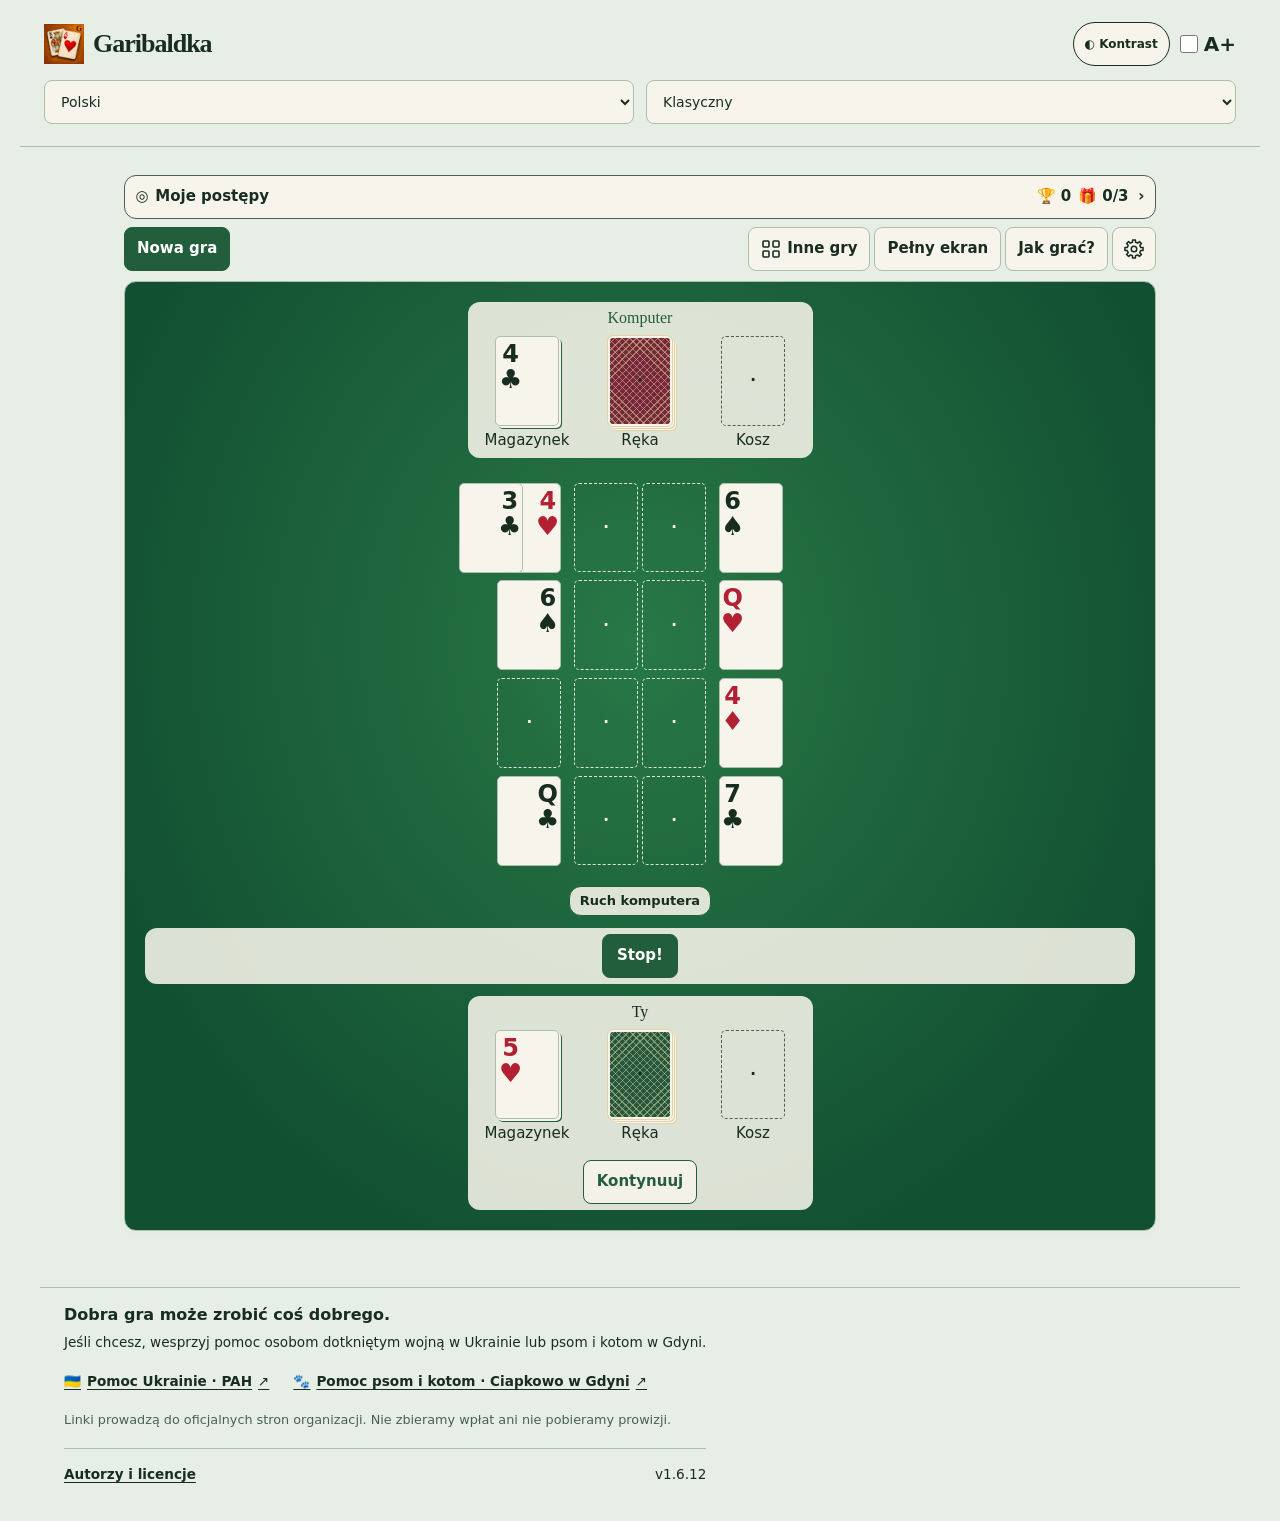
==== commit 08e280a4: "Release Garibaldka 1.6.12: fill every row of the game picker" ====
--- a/index.html
+++ b/index.html
@@ -23,7 +23,7 @@
 <link rel="stylesheet" href="progress.css?v=1.5.1">
 <link rel="stylesheet" href="theme-gallery.css?v=0.9.0">
 <link rel="stylesheet" href="shared-victory.css?v=6">
-<link rel="stylesheet" href="games-chest-menu.css?v=icon-gallery-1"><script defer src="games-chest-menu.js?v=barbu-1" data-game="garibaldka"></script>
+<link rel="stylesheet" href="games-chest-menu.css?v=packed-grid-1"><script defer src="games-chest-menu.js?v=packed-grid-1" data-game="garibaldka"></script>
 <script>
 if (!new URLSearchParams(location.search).has('miniatura')) {
   const analytics = document.createElement('script');
@@ -94,7 +94,7 @@
   </section>
   <div class="footer-details">
     <a id="credits-link" href="credits.html" data-footer-copy="credits" translate="no">Autorzy i licencje</a>
-    <span id="footer-version" translate="no">v1.6.11</span>
+    <span id="footer-version" translate="no">v1.6.12</span>
     <span id="save-note" role="status" translate="no"></span>
   </div>
 </footer>
@@ -102,10 +102,6 @@
   <div class="game-picker-header">
     <h2 id="game-picker-title">Inne gry</h2>
     <form method="dialog"><button id="game-picker-close" type="submit" aria-label="Zamknij" autofocus>×</button></form>
-  </div>
-  <div id="game-picker-recent" hidden>
-    <h3 id="game-picker-recent-title">Ostatnio otwierane</h3>
-    <ul aria-labelledby="game-picker-recent-title"></ul>
   </div>
   <ul id="game-picker-list" aria-labelledby="game-picker-title"></ul>
   <a class="all-games game-picker-link" href="https://games-chest.com/">Wszystkie gry</a>
--- a/games-chest-menu.css
+++ b/games-chest-menu.css
@@ -45,11 +45,6 @@
   border-radius: 50%;
   font-size: 1.35em;
 }
-#game-picker h3 {
-  margin: 12px 0 4px;
-  font-size: .8rem;
-  color: var(--muted, #506456);
-}
 #game-picker ul {
   display: grid;
   grid-template-columns: repeat(3, minmax(0, 1fr));
@@ -90,11 +85,6 @@
   object-fit: contain;
 }
 #game-picker img[src$=".svg"] { padding: 8px; }
-#game-picker-recent img {
-  inline-size: clamp(40px, 13vw, 52px);
-  block-size: clamp(40px, 13vw, 52px);
-  border-radius: 11px;
-}
 #game-picker > .all-games {
   display: flex;
   align-items: center;
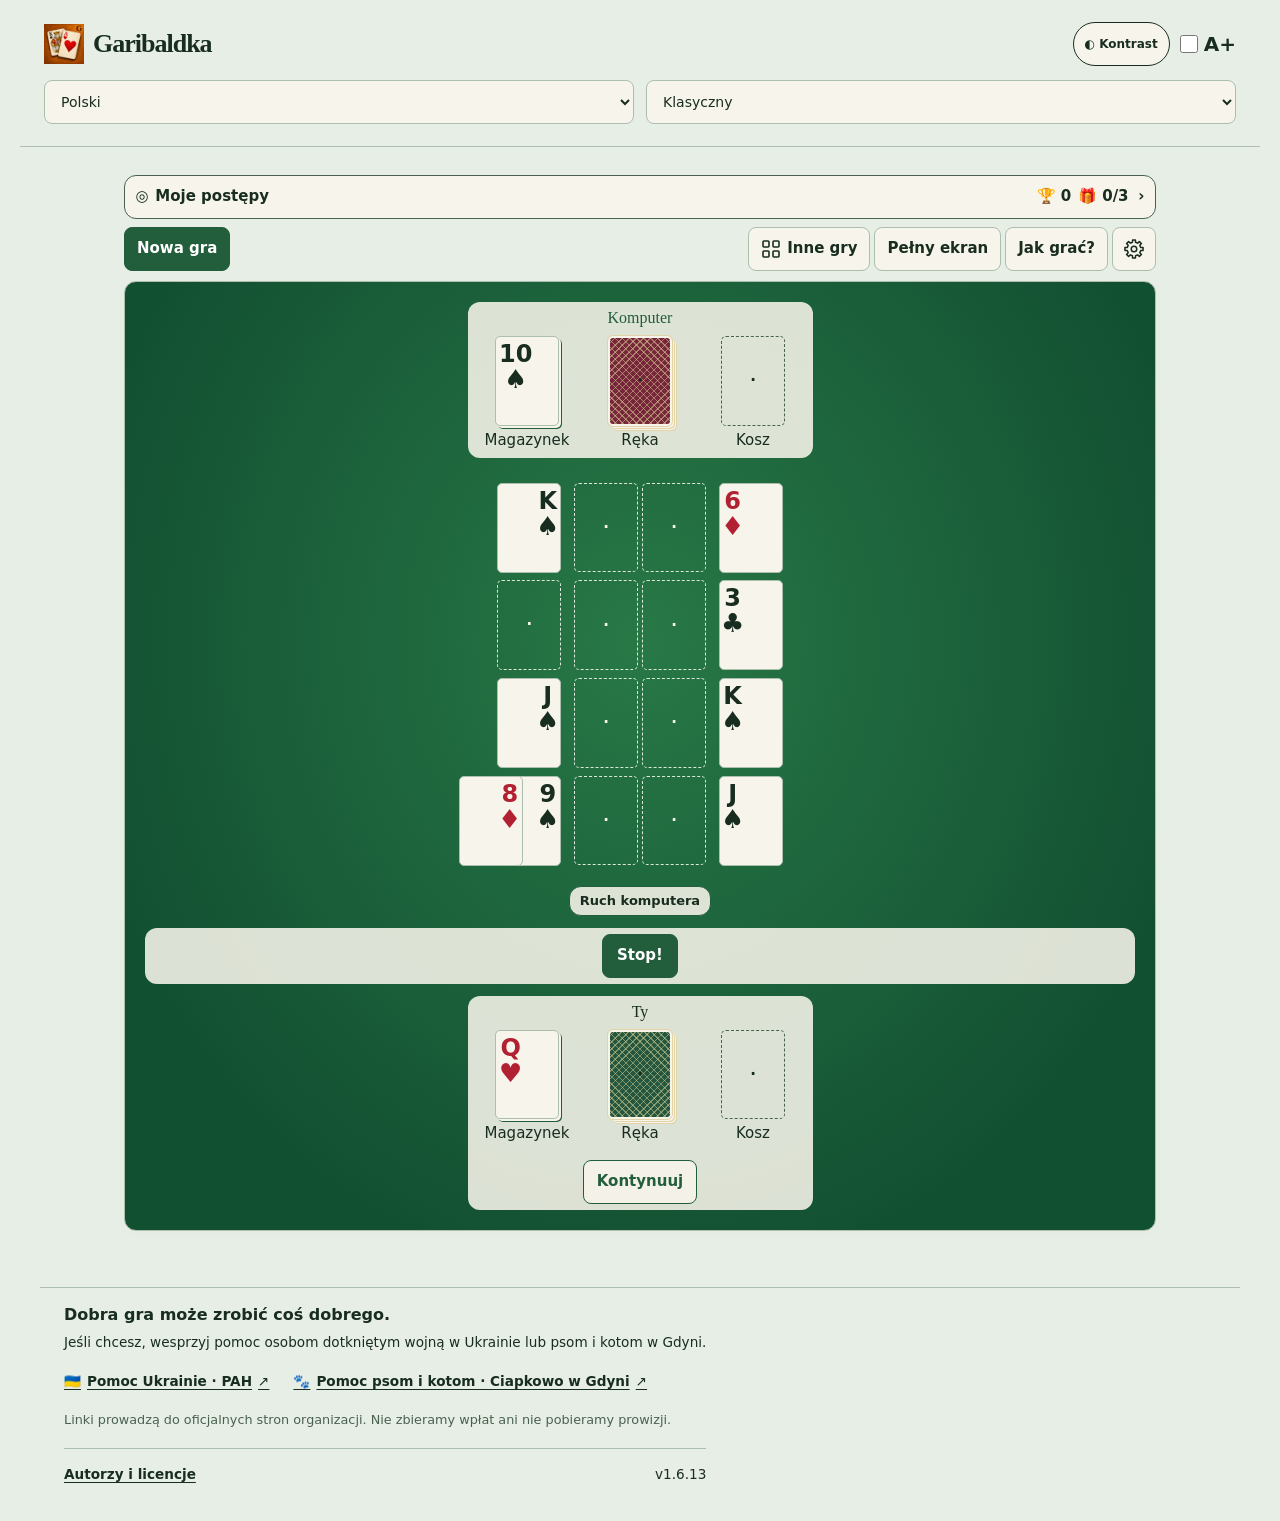
==== commit 7b79e294: "Release Garibaldka 1.6.13: show when an update is available" ====
--- a/index.html
+++ b/index.html
@@ -39,6 +39,7 @@
 <link rel="stylesheet" href="settings.css?v=1.3.0">
 <link rel="stylesheet" href="shared-footer.css?v=footer-alignment-1">
 <script defer src="shared-footer.js?v=footer-picker-recent-1"></script>
+<script defer src="./game-update.js?v=1"></script>
 </head>
 <body>
 <header><a class="brand" href="./"><img class="brand-logo" src="logo.svg?v=1.0.1" alt=""><span id="game-name" class="brand-name" dir="auto" translate="no">Garibaldka</span></a><div class="header-controls"><div class="accessibility-controls"><button id="contrast" translate="no" aria-pressed="false"></button><label class="text-size-control"><input type="checkbox" id="large"><span id="large-label"></span></label></div><div class="preferences"><label><span id="language-label"></span><select id="language"><option value="pl">Polski</option><option value="en">English</option></select></label><label><span id="theme-label"></span><select id="theme"></select></label></div></div></header>
@@ -94,7 +95,7 @@
   </section>
   <div class="footer-details">
     <a id="credits-link" href="credits.html" data-footer-copy="credits" translate="no">Autorzy i licencje</a>
-    <span id="footer-version" translate="no">v1.6.12</span>
+    <span id="footer-version" translate="no">v1.6.13</span>
     <span id="save-note" role="status" translate="no"></span>
   </div>
 </footer>
--- a/shared-footer.css
+++ b/shared-footer.css
@@ -86,3 +86,15 @@
     font-size: min(.82rem, 3.75vw);
   }
 }
+
+.game-update:not([hidden]) {
+  display: flex;
+  flex-wrap: wrap;
+  justify-content: flex-end;
+  align-items: center;
+  gap: 4px 10px;
+  padding-block: 4px;
+  color: inherit;
+  font-size: .9em;
+}
+.game-update button { min-block-size: 44px; }
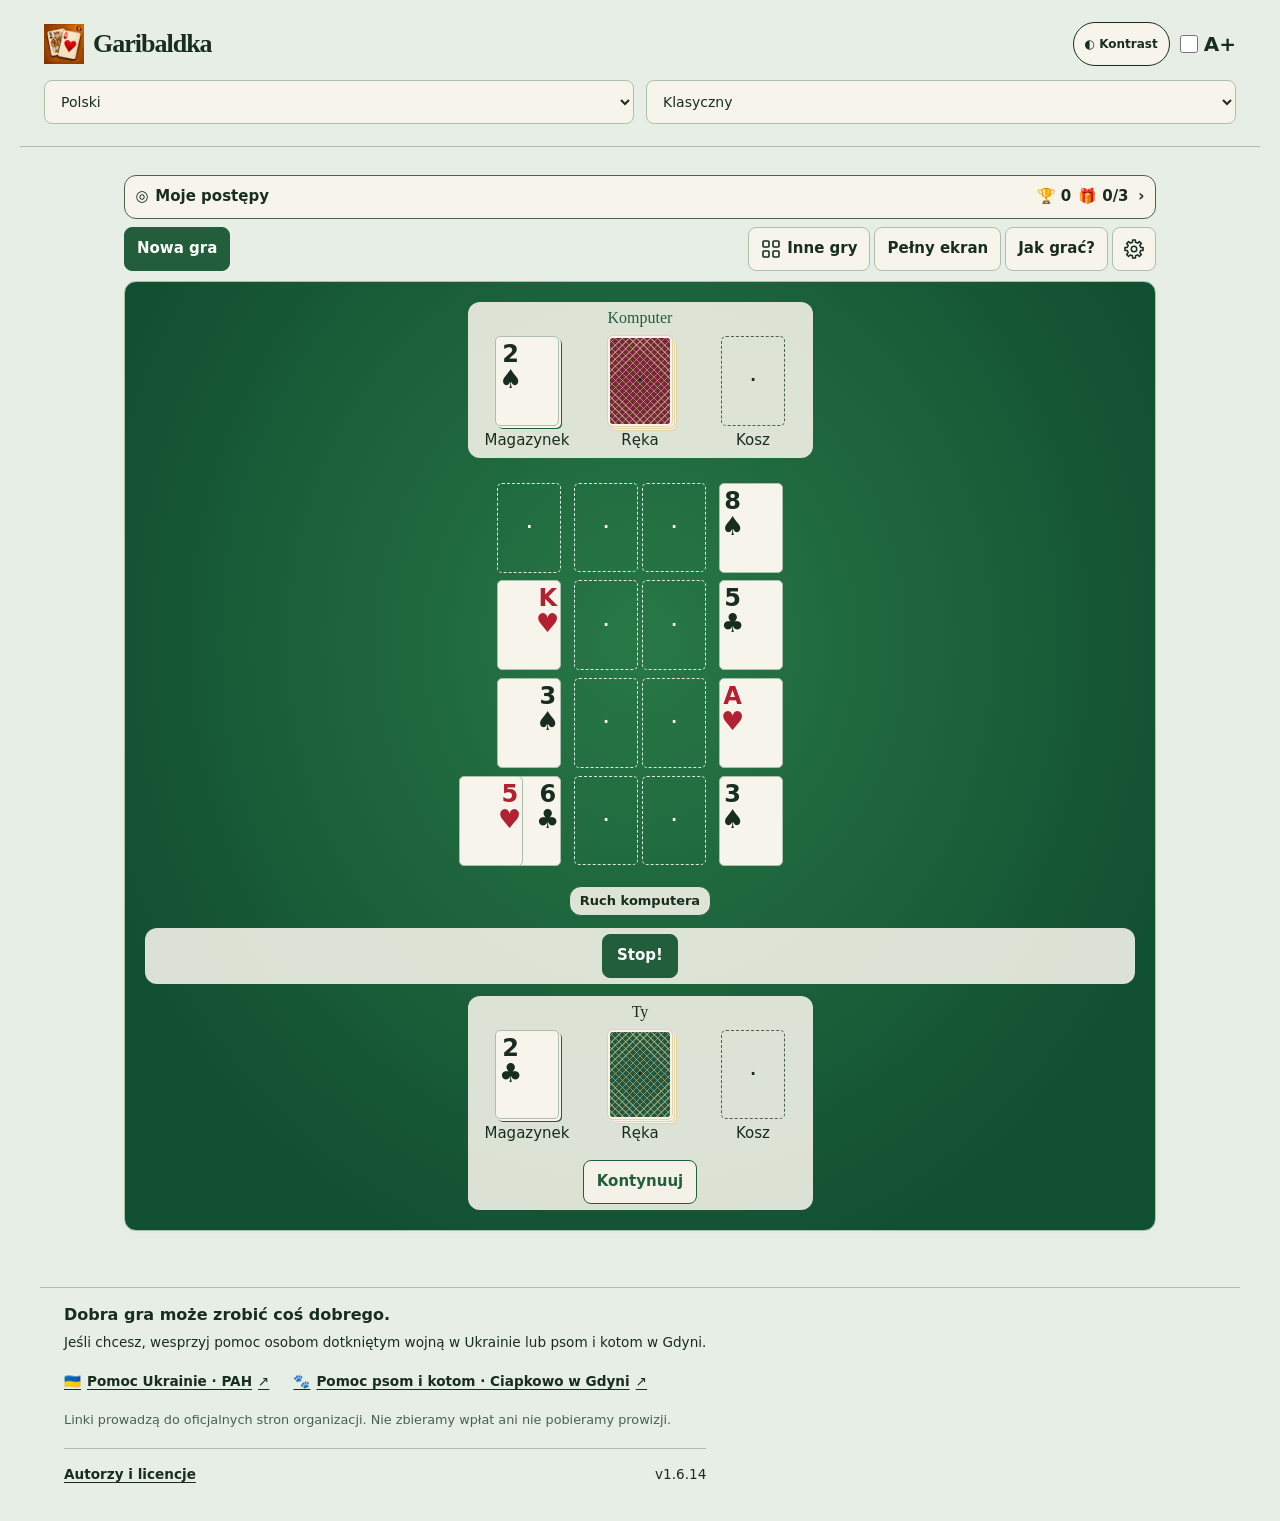
==== commit 5a36f9bd: "Release Garibaldka 1.6.14: make the update banner easier to see" ====
--- a/index.html
+++ b/index.html
@@ -37,9 +37,9 @@
 <link rel="stylesheet" href="toolbar.css?v=picker-mobile-1">
 <link rel="stylesheet" href="shared-settings.css?v=1.3.0">
 <link rel="stylesheet" href="settings.css?v=1.3.0">
-<link rel="stylesheet" href="shared-footer.css?v=footer-alignment-1">
+<link rel="stylesheet" href="shared-footer.css?v=update-contrast-1">
 <script defer src="shared-footer.js?v=footer-picker-recent-1"></script>
-<script defer src="./game-update.js?v=1"></script>
+<script defer src="./game-update.js?v=2"></script>
 </head>
 <body>
 <header><a class="brand" href="./"><img class="brand-logo" src="logo.svg?v=1.0.1" alt=""><span id="game-name" class="brand-name" dir="auto" translate="no">Garibaldka</span></a><div class="header-controls"><div class="accessibility-controls"><button id="contrast" translate="no" aria-pressed="false"></button><label class="text-size-control"><input type="checkbox" id="large"><span id="large-label"></span></label></div><div class="preferences"><label><span id="language-label"></span><select id="language"><option value="pl">Polski</option><option value="en">English</option></select></label><label><span id="theme-label"></span><select id="theme"></select></label></div></div></header>
@@ -95,7 +95,7 @@
   </section>
   <div class="footer-details">
     <a id="credits-link" href="credits.html" data-footer-copy="credits" translate="no">Autorzy i licencje</a>
-    <span id="footer-version" translate="no">v1.6.13</span>
+    <span id="footer-version" translate="no">v1.6.14</span>
     <span id="save-note" role="status" translate="no"></span>
   </div>
 </footer>
--- a/shared-footer.css
+++ b/shared-footer.css
@@ -88,13 +88,34 @@
 }
 
 .game-update:not([hidden]) {
+  --update-background: var(--ink, #182e25);
+  --update-text: var(--paper, #fff);
+  box-sizing: border-box;
   display: flex;
   flex-wrap: wrap;
-  justify-content: flex-end;
+  justify-content: space-between;
   align-items: center;
-  gap: 4px 10px;
-  padding-block: 4px;
-  color: inherit;
-  font-size: .9em;
+  gap: 6px 12px;
+  inline-size: min(720px, calc(100% - 24px));
+  margin: 6px auto;
+  padding: 6px 10px;
+  border: 2px solid var(--update-background);
+  border-radius: 10px;
+  background: var(--update-background);
+  color: var(--update-text);
+  font-size: .95em;
+  font-weight: 750;
 }
-.game-update button { min-block-size: 44px; }
+.game-update button {
+  min-block-size: 44px;
+  padding: 4px 10px;
+  border: 2px solid var(--update-text);
+  border-radius: 7px;
+  background: var(--update-text);
+  color: var(--update-background);
+  font: inherit;
+}
+.game-update button:focus-visible {
+  outline: 2px solid var(--update-text);
+  outline-offset: 2px;
+}
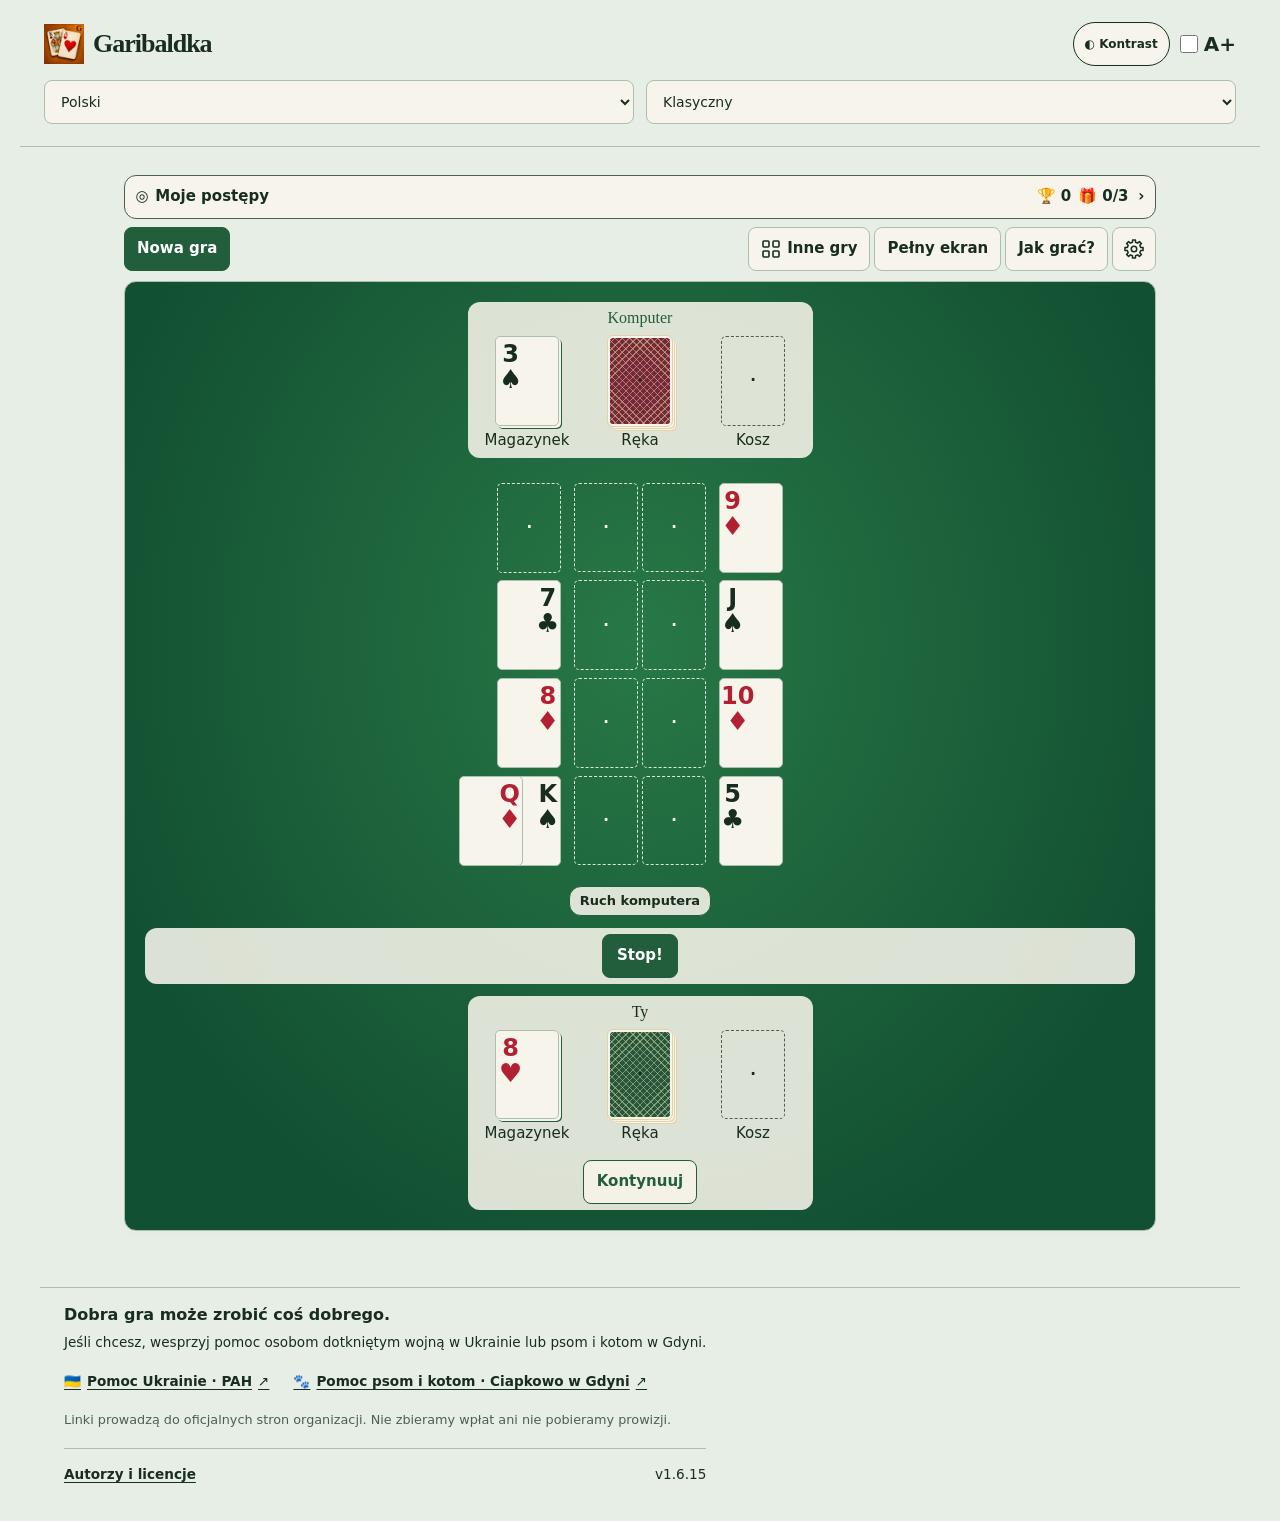
==== commit b8599aa9: "Release Garibaldka 1.6.15: add an in-game install button" ====
--- a/index.html
+++ b/index.html
@@ -37,9 +37,10 @@
 <link rel="stylesheet" href="toolbar.css?v=picker-mobile-1">
 <link rel="stylesheet" href="shared-settings.css?v=1.3.0">
 <link rel="stylesheet" href="settings.css?v=1.3.0">
-<link rel="stylesheet" href="shared-footer.css?v=update-contrast-1">
+<link rel="stylesheet" href="shared-footer.css?v=game-install-1">
 <script defer src="shared-footer.js?v=footer-picker-recent-1"></script>
 <script defer src="./game-update.js?v=2"></script>
+<script defer src="./game-install.js?v=1"></script>
 </head>
 <body>
 <header><a class="brand" href="./"><img class="brand-logo" src="logo.svg?v=1.0.1" alt=""><span id="game-name" class="brand-name" dir="auto" translate="no">Garibaldka</span></a><div class="header-controls"><div class="accessibility-controls"><button id="contrast" translate="no" aria-pressed="false"></button><label class="text-size-control"><input type="checkbox" id="large"><span id="large-label"></span></label></div><div class="preferences"><label><span id="language-label"></span><select id="language"><option value="pl">Polski</option><option value="en">English</option></select></label><label><span id="theme-label"></span><select id="theme"></select></label></div></div></header>
@@ -95,7 +96,7 @@
   </section>
   <div class="footer-details">
     <a id="credits-link" href="credits.html" data-footer-copy="credits" translate="no">Autorzy i licencje</a>
-    <span id="footer-version" translate="no">v1.6.14</span>
+    <span id="footer-version" translate="no">v1.6.15</span>
     <span id="save-note" role="status" translate="no"></span>
   </div>
 </footer>
--- a/shared-footer.css
+++ b/shared-footer.css
@@ -119,3 +119,26 @@
   outline: 2px solid var(--update-text);
   outline-offset: 2px;
 }
+
+.game-install:not([hidden]) {
+  box-sizing: border-box;
+  inline-size: min(720px, calc(100% - 24px));
+  margin: 4px auto;
+  text-align: end;
+}
+.game-install button {
+  min-block-size: 44px;
+  padding: 4px 10px;
+  border: 1px solid currentColor;
+  border-radius: 7px;
+  background: var(--paper, Canvas);
+  color: var(--ink, CanvasText);
+  font: inherit;
+}
+.game-install p:not([hidden]) {
+  margin-block: 4px;
+  padding: 6px 10px;
+  background: var(--paper, Canvas);
+  color: var(--ink, CanvasText);
+  text-align: start;
+}
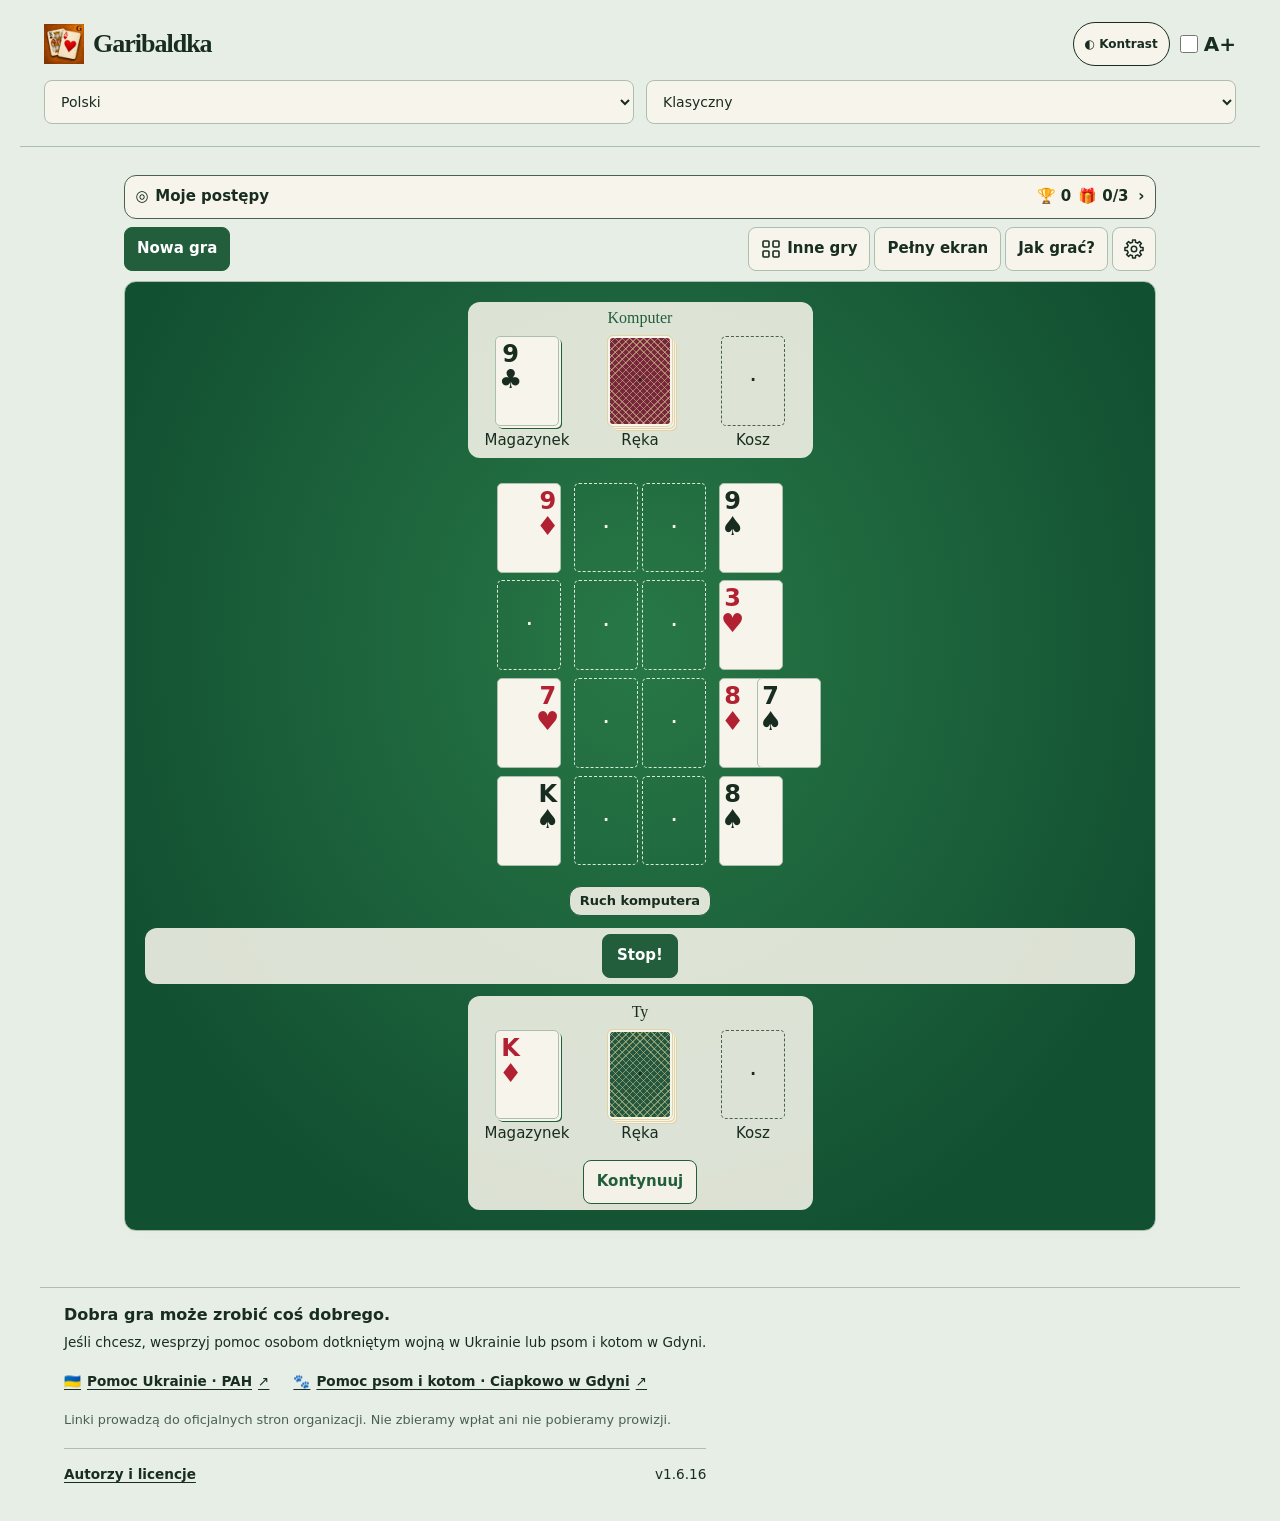
==== commit 8fe5880e: "Release Garibaldka 1.6.16: localized Safari install guide" ====
--- a/index.html
+++ b/index.html
@@ -37,10 +37,10 @@
 <link rel="stylesheet" href="toolbar.css?v=picker-mobile-1">
 <link rel="stylesheet" href="shared-settings.css?v=1.3.0">
 <link rel="stylesheet" href="settings.css?v=1.3.0">
-<link rel="stylesheet" href="shared-footer.css?v=game-install-1">
+<link rel="stylesheet" href="shared-footer.css?v=safari-install-guide-1">
 <script defer src="shared-footer.js?v=footer-picker-recent-1"></script>
 <script defer src="./game-update.js?v=2"></script>
-<script defer src="./game-install.js?v=1"></script>
+<script defer src="./game-install.js?v=safari-install-guide-1"></script>
 </head>
 <body>
 <header><a class="brand" href="./"><img class="brand-logo" src="logo.svg?v=1.0.1" alt=""><span id="game-name" class="brand-name" dir="auto" translate="no">Garibaldka</span></a><div class="header-controls"><div class="accessibility-controls"><button id="contrast" translate="no" aria-pressed="false"></button><label class="text-size-control"><input type="checkbox" id="large"><span id="large-label"></span></label></div><div class="preferences"><label><span id="language-label"></span><select id="language"><option value="pl">Polski</option><option value="en">English</option></select></label><label><span id="theme-label"></span><select id="theme"></select></label></div></div></header>
@@ -96,7 +96,7 @@
   </section>
   <div class="footer-details">
     <a id="credits-link" href="credits.html" data-footer-copy="credits" translate="no">Autorzy i licencje</a>
-    <span id="footer-version" translate="no">v1.6.15</span>
+    <span id="footer-version" translate="no">v1.6.16</span>
     <span id="save-note" role="status" translate="no"></span>
   </div>
 </footer>
--- a/shared-footer.css
+++ b/shared-footer.css
@@ -142,3 +142,54 @@
   color: var(--ink, CanvasText);
   text-align: start;
 }
+
+.install-guide {
+  margin-block: 8px;
+  padding: 12px;
+  border: 1px solid currentColor;
+  border-radius: 12px;
+  background: var(--paper, Canvas);
+  color: var(--ink, CanvasText);
+  text-align: start;
+}
+.install-devices:not([hidden]) { display: flex; gap: 6px; margin-block-end: 10px; }
+.install-devices button[aria-pressed="true"] {
+  color: var(--paper, Canvas);
+  background: var(--ink, CanvasText);
+  border-color: transparent;
+}
+.install-steps {
+  display: grid;
+  gap: 6px;
+  padding-inline-start: 1.6rem;
+  margin-block: 0 10px;
+}
+.install-steps li { padding-inline-start: 2px; }
+.install-symbol {
+  display: inline-grid;
+  place-items: center;
+  position: relative;
+  min-inline-size: 1.8em;
+  min-block-size: 1.8em;
+  margin-inline-end: .45em;
+  vertical-align: middle;
+}
+.install-share-step .install-symbol::after {
+  content: "";
+  position: absolute;
+  inline-size: .76em;
+  block-size: .73em;
+  inset-block-start: .64em;
+  border: 1.5px solid currentColor;
+  border-block-start-color: transparent;
+  border-radius: 2px;
+}
+.game-install .install-guide p { padding-inline: 0; }
+.install-finish {
+  display: flex;
+  align-items: center;
+  gap: 8px;
+  border-block-start: 1px solid currentColor;
+  padding-block-start: 8px;
+}
+.install-finish img { border-radius: 7px; }
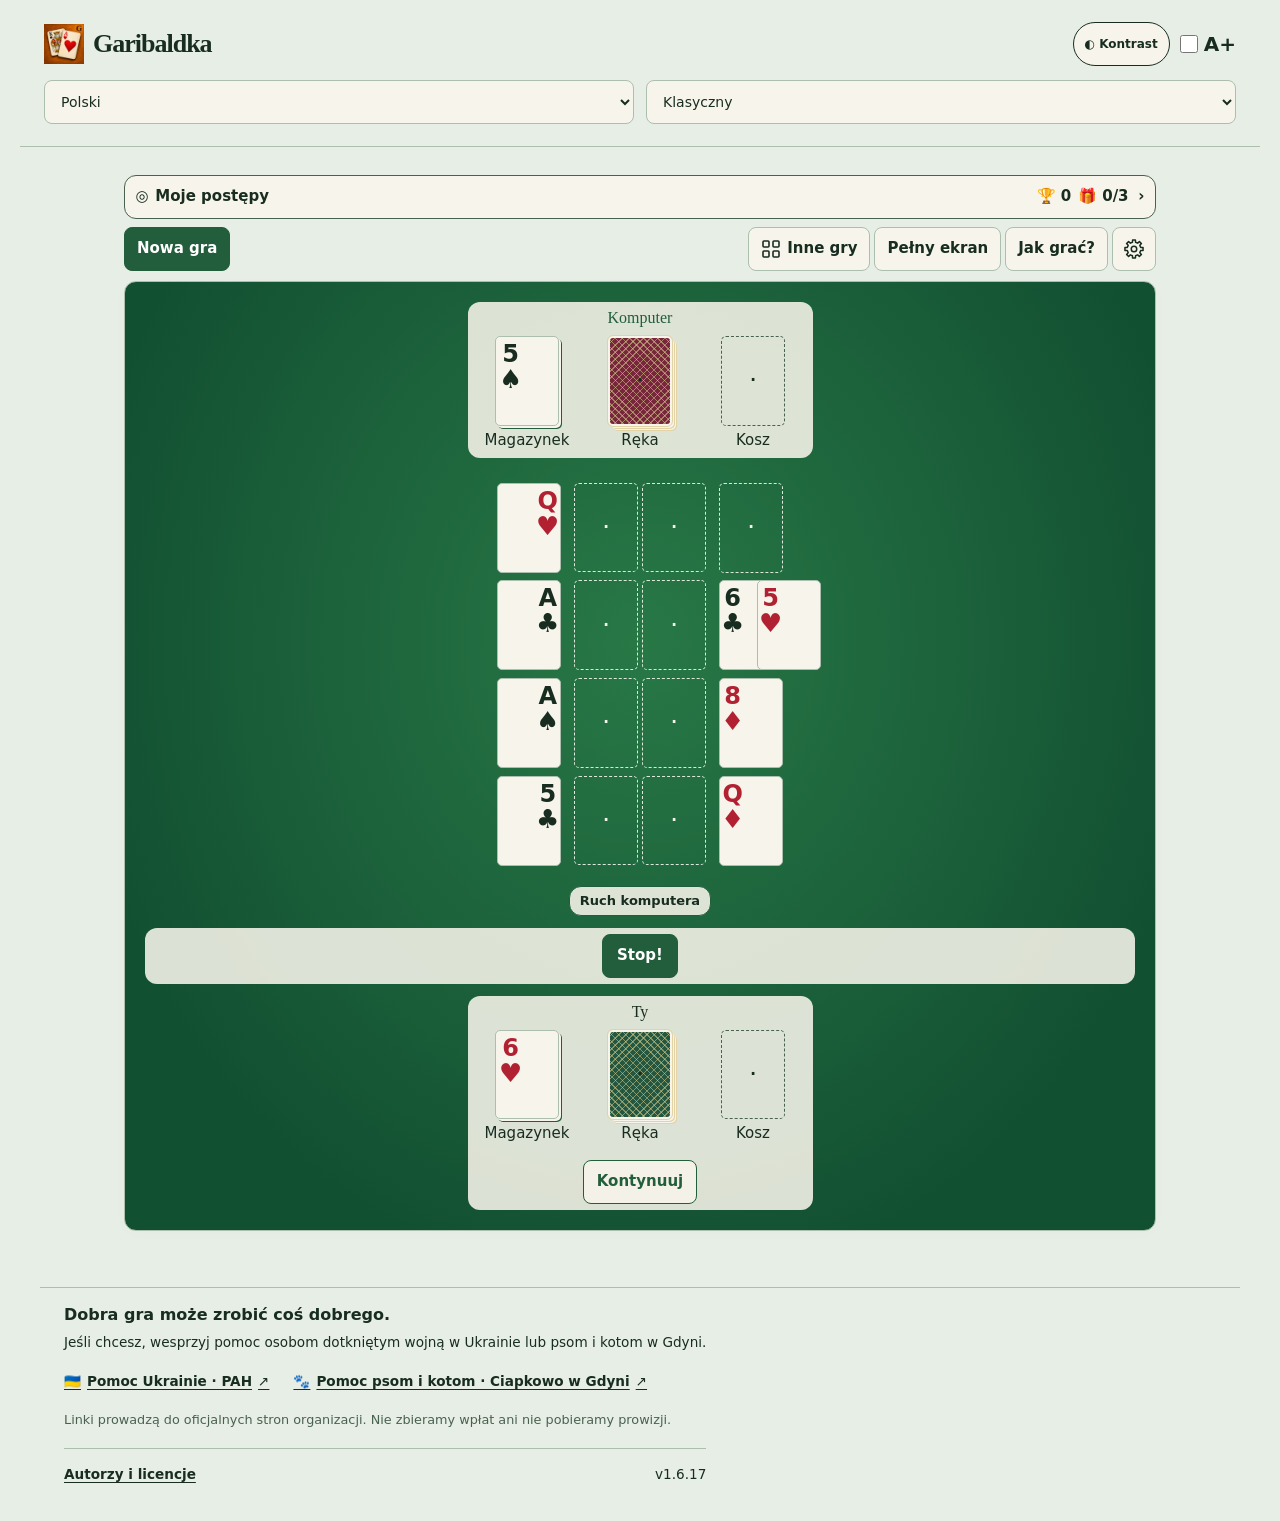
==== commit fadf8dd9: "Release Garibaldka 1.6.17: describe reopening the game in help" ====
--- a/index.html
+++ b/index.html
@@ -38,7 +38,7 @@
 <link rel="stylesheet" href="shared-settings.css?v=1.3.0">
 <link rel="stylesheet" href="settings.css?v=1.3.0">
 <link rel="stylesheet" href="shared-footer.css?v=safari-install-guide-1">
-<script defer src="shared-footer.js?v=footer-picker-recent-1"></script>
+<script defer src="shared-footer.js?v=resume-game-1"></script>
 <script defer src="./game-update.js?v=2"></script>
 <script defer src="./game-install.js?v=safari-install-guide-1"></script>
 </head>
@@ -96,7 +96,7 @@
   </section>
   <div class="footer-details">
     <a id="credits-link" href="credits.html" data-footer-copy="credits" translate="no">Autorzy i licencje</a>
-    <span id="footer-version" translate="no">v1.6.16</span>
+    <span id="footer-version" translate="no">v1.6.17</span>
     <span id="save-note" role="status" translate="no"></span>
   </div>
 </footer>
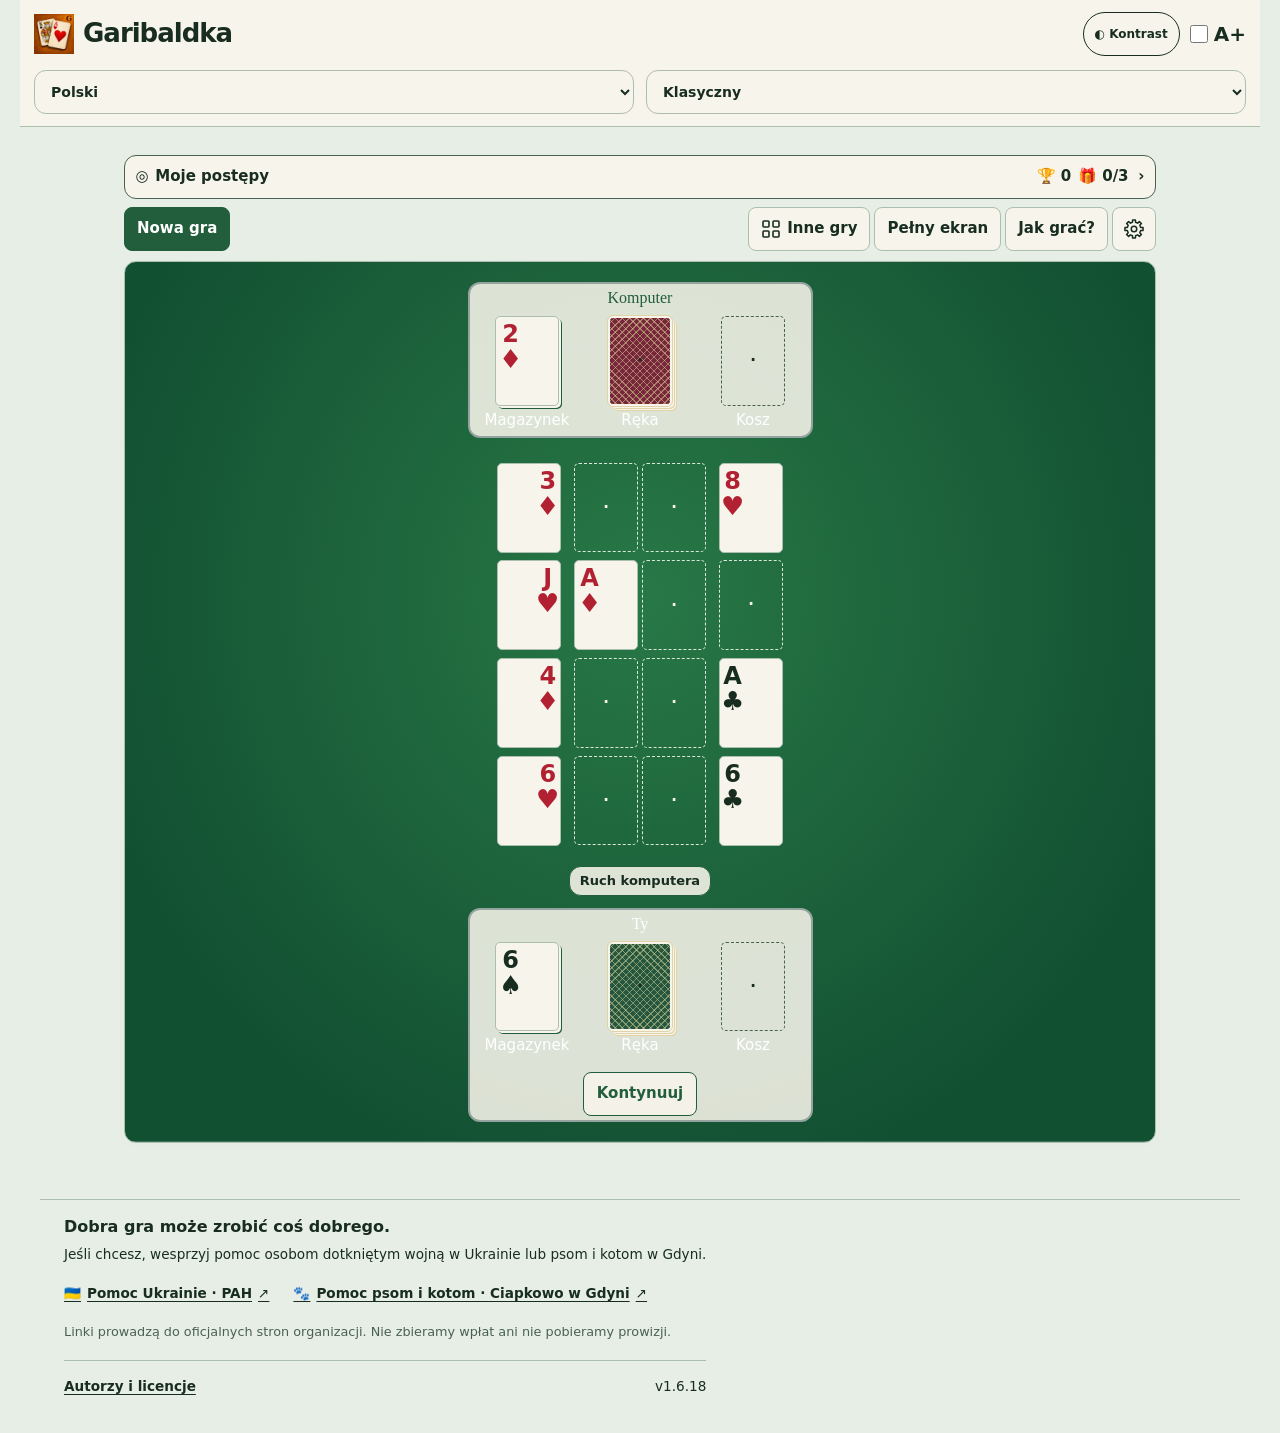
==== commit 22122db5: "Release 1.6.18: share Games Chest theme components" ====
--- a/index.html
+++ b/index.html
@@ -41,9 +41,10 @@
 <script defer src="shared-footer.js?v=resume-game-1"></script>
 <script defer src="./game-update.js?v=2"></script>
 <script defer src="./game-install.js?v=safari-install-guide-1"></script>
+<link rel="stylesheet" href="shared-theme-components.css?v=1.6.18">
 </head>
 <body>
-<header><a class="brand" href="./"><img class="brand-logo" src="logo.svg?v=1.0.1" alt=""><span id="game-name" class="brand-name" dir="auto" translate="no">Garibaldka</span></a><div class="header-controls"><div class="accessibility-controls"><button id="contrast" translate="no" aria-pressed="false"></button><label class="text-size-control"><input type="checkbox" id="large"><span id="large-label"></span></label></div><div class="preferences"><label><span id="language-label"></span><select id="language"><option value="pl">Polski</option><option value="en">English</option></select></label><label><span id="theme-label"></span><select id="theme"></select></label></div></div></header>
+<header class="gc-theme-header"><a class="brand" href="./"><img class="brand-logo" src="logo.svg?v=1.0.1" alt=""><span id="game-name" class="brand-name" dir="auto" translate="no">Garibaldka</span></a><div class="header-controls"><div class="accessibility-controls"><button id="contrast" translate="no" aria-pressed="false"></button><label class="text-size-control"><input type="checkbox" id="large"><span id="large-label"></span></label></div><div class="preferences gc-theme-preferences"><label><span id="language-label"></span><select id="language"><option value="pl">Polski</option><option value="en">English</option></select></label><label><span id="theme-label"></span><select id="theme"></select></label></div></div></header>
 <main class="solitaire">
   <button id="my-progress" type="button" aria-haspopup="dialog" aria-controls="statistics" translate="no">
     <span aria-hidden="true">◎</span>
@@ -53,7 +54,7 @@
     <span class="progress-chevron" aria-hidden="true">›</span>
   </button>
   <div class="game-toolbar">
-    <button class="primary" id="new-game">New game</button>
+    <button class="primary gc-theme-action" id="new-game">New game</button>
     <div class="game-tools"><button id="game-picker-button" type="button" aria-haspopup="dialog" aria-controls="game-picker" aria-label="Inne gry" translate="no">
 <svg width="20" height="20" viewBox="0 0 20 20" fill="none" stroke="currentColor" stroke-width="1.6" aria-hidden="true" focusable="false"><rect x="2" y="2" width="6" height="6" rx="1"/><rect x="12" y="2" width="6" height="6" rx="1"/><rect x="2" y="12" width="6" height="6" rx="1"/><rect x="12" y="12" width="6" height="6" rx="1"/></svg><span class="toolbar-label">Inne gry</span></button>
       <button id="undo" type="button" translate="no"></button>
@@ -64,8 +65,8 @@
     </div>
   </div>
   <p id="rotate-hint" translate="no"></p>
-  <section class="card game" translate="no">
-    <div id="opponent" class="supply"></div>
+  <section class="card game gc-theme-table gc-theme-scene-table" translate="no">
+    <div id="opponent" class="supply gc-theme-panel"></div>
     <div class="table-area">
       <div id="tableau" class="solitaire-board" dir="ltr"></div>
       <p id="status" role="status"></p>
@@ -74,7 +75,7 @@
       <p id="stop-notice" role="status" hidden></p>
       <div id="challenge" class="supply"></div>
     </div>
-    <div id="supply" class="supply">
+    <div id="supply" class="supply gc-theme-panel">
       <button id="acknowledge-stop" class="primary" type="button" hidden></button>
     </div>
     <details id="move-log" hidden>
@@ -96,7 +97,7 @@
   </section>
   <div class="footer-details">
     <a id="credits-link" href="credits.html" data-footer-copy="credits" translate="no">Autorzy i licencje</a>
-    <span id="footer-version" translate="no">v1.6.17</span>
+    <span id="footer-version" translate="no">v1.6.18</span>
     <span id="save-note" role="status" translate="no"></span>
   </div>
 </footer>
--- a/shared-theme-components.css
+++ b/shared-theme-components.css
@@ -0,0 +1,186 @@
+/* Games Chest theme components. Load after the shared palette and the game's styles. */
+:root {
+  --gc-theme-header-bg: var(--palette-paper, var(--paper, #f4f4eb));
+  --gc-theme-header-ink: var(--palette-ink, var(--ink, #263b36));
+  --gc-theme-header-line: var(--palette-line, var(--line, #ccd4c8));
+  --gc-theme-header-border: 1px solid var(--gc-theme-header-line);
+  --gc-theme-header-radius: 0;
+  --gc-theme-header-padding: 12px;
+  --gc-theme-heading-font: system-ui, sans-serif;
+  --gc-theme-highlight: var(--palette-primary-bg, var(--palette-accent, var(--accent, #355e4c)));
+  --gc-theme-action-ink: var(--palette-primary-ink, #fff);
+  --gc-theme-action-line: var(--palette-primary-border, var(--gc-theme-highlight));
+  --gc-theme-surface: var(--palette-wash, var(--wash, #e2ead9));
+  --gc-theme-panel: color-mix(in srgb, var(--palette-accent, var(--accent, #355e4c)) 48%, #15191c);
+  --gc-theme-panel-ink: #fff;
+  --gc-theme-panel-line: color-mix(in srgb, var(--gc-theme-panel) 45%, white);
+  --gc-theme-current: var(--gc-theme-panel-line);
+}
+
+:root[data-theme="classic"] {
+  --gc-theme-header-bg: #f7f5eb;
+  --gc-theme-header-ink: #182d20;
+  --gc-theme-header-line: #acbeae;
+  --gc-theme-highlight: #225e3b;
+  --gc-theme-surface: radial-gradient(ellipse at 50% 38%, #287846, #125032 78%);
+  --gc-theme-panel: #123328;
+}
+:root[data-theme="ink"] { --gc-theme-heading-font: Georgia, "Times New Roman", serif; }
+:root:is([data-theme="studio"], [data-theme="forma"], [data-theme="energy"], [data-theme="tangerine"], [data-theme="porcelain"], [data-theme="ukraine"], [data-theme="aurora"], [data-theme="crown"], [data-theme="obsidian"]) {
+  --gc-theme-heading-font: Arial, Helvetica, sans-serif;
+}
+:root:is([data-theme="energy"], [data-theme="tangerine"], [data-theme="porcelain"], [data-theme="ukraine"], [data-theme="aurora"]) {
+  --gc-theme-header-radius: 0 0 26px 26px;
+  --gc-theme-header-padding: 20px;
+}
+:root[data-theme="energy"] {
+  --gc-theme-header-bg: linear-gradient(110deg, #7134cf, #a42ba8 65%, #c7288b);
+  --gc-theme-header-ink: #fff;
+  --gc-theme-header-border: 0;
+}
+:root[data-theme="tangerine"] {
+  --gc-theme-header-bg: #ffab00;
+  --gc-theme-header-ink: #30291f;
+  --gc-theme-header-border: 0;
+}
+/* Ukraine's header and main action follow the Eight Aces reference. */
+:root[data-theme="ukraine"] {
+  --gc-theme-header-bg: var(--palette-accent);
+  --gc-theme-header-ink: #fff;
+  --gc-theme-header-border: 8px solid var(--gc-theme-highlight);
+  --gc-theme-panel: var(--palette-ink);
+  --gc-theme-panel-line: var(--palette-accent);
+  --gc-theme-current: var(--gc-theme-highlight);
+}
+:root[data-theme="tropics"] {
+  --gc-theme-header-bg: #f3f4eb;
+  --gc-theme-header-ink: #152f42;
+  --gc-theme-header-line: #9eb6bf;
+  --gc-theme-highlight: #184e77;
+  --gc-theme-panel: #183650;
+}
+:root[data-theme="beach"] {
+  --gc-theme-header-bg: #f7f2e7;
+  --gc-theme-header-ink: #12363f;
+  --gc-theme-header-line: #9eaeb0;
+  --gc-theme-highlight: #07586a;
+  --gc-theme-panel: #15424b;
+}
+:root[data-theme="aurora"] {
+  --gc-theme-header-bg: #66509a;
+  --gc-theme-header-ink: #fff;
+  --gc-theme-header-border: 0;
+  --gc-theme-highlight: #66509a;
+}
+:root[data-theme="obsidian"] {
+  --gc-theme-header-bg: #21232d;
+  --gc-theme-header-ink: #fff;
+  --gc-theme-highlight: #474159;
+}
+:root[data-theme="crown"] {
+  --gc-theme-header-bg: #f0e3ba;
+  --gc-theme-header-ink: #3a2b19;
+  --gc-theme-highlight: #705024;
+}
+:root[data-theme="contrast"] {
+  --gc-theme-header-bg: #fff;
+  --gc-theme-header-ink: #111;
+  --gc-theme-header-line: #111;
+  --gc-theme-surface: #fff;
+  --gc-theme-panel: #111;
+  --gc-theme-panel-line: #fff;
+  --gc-theme-current: #111;
+  --gc-theme-highlight: #111;
+  --gc-theme-action-ink: #fff;
+}
+
+/* These aliases distinguish illustrated rewards from similarly named solid palettes. */
+:root:is([data-theme="garden"], [data-scenery="garden"], [data-scenic-reward="garden"]) { --gc-scene-image: url("garden.webp"); }
+:root:is([data-scenery="tropics"], [data-scenic-reward="tropics"]) { --gc-scene-image: url("tropics.webp"); }
+:root:is([data-scenery="beach"], [data-scenic-reward="beach"]) { --gc-scene-image: url("beach.webp"); }
+:root:is([data-scenery="orange-grove"], [data-scenic-reward="orange-grove"], [data-illustration="orange-grove"]) {
+  --gc-scene-image: url("orange-grove.webp");
+  --gc-theme-panel: #123328;
+  --gc-theme-current: #f7db86;
+}
+:root:is([data-scenery="copper"], [data-scenic-reward="copper"], [data-illustration="copper"]) {
+  --gc-scene-image: url("copper-table.webp");
+  --gc-scene-portrait: url("copper-portrait.webp");
+}
+:root:is([data-scenery="starry-sky"], [data-scenery="night-sky"][data-theme="night-sky"], [data-scenic-reward="starry-sky"], [data-illustration="night-sky"]) {
+  --gc-scene-image: url("starry-sky.webp");
+  --gc-scene-portrait: url("andromeda-portrait.webp");
+}
+@media (orientation: portrait) {
+  :root { --gc-scene-display: var(--gc-scene-portrait, var(--gc-scene-image)); }
+}
+@media (orientation: landscape) {
+  :root { --gc-scene-display: var(--gc-scene-image); }
+}
+
+:root[data-theme] .gc-theme-header {
+  background: var(--gc-theme-header-bg);
+  color: var(--gc-theme-header-ink);
+  border-block-end: var(--gc-theme-header-border);
+  border-radius: var(--gc-theme-header-radius);
+  padding-block: var(--gc-theme-header-padding);
+  padding-inline: max(10px, .875rem);
+  font-family: var(--gc-theme-heading-font);
+}
+:root[data-theme] .gc-theme-header :is(h1, .brand, .accessibility-controls, .accessibility, .gc-theme-preferences) {
+  color: inherit;
+  font-family: inherit;
+}
+:root[data-theme] .gc-theme-preferences select {
+  background: var(--palette-paper, var(--paper));
+  color: var(--palette-ink, var(--ink));
+  border-color: var(--gc-theme-header-line);
+  border-radius: 12px;
+  font-weight: 600;
+}
+:root:is([data-theme="ukraine"], [data-theme="energy"], [data-theme="aurora"], [data-theme="obsidian"])
+  .gc-theme-header :is(#contrast, #contrast-toggle) {
+  color: var(--gc-theme-header-ink);
+  background: transparent;
+  border-color: #ffffff88;
+}
+:root[data-theme] .gc-theme-action {
+  background: var(--gc-theme-highlight);
+  border-color: var(--gc-theme-action-line);
+  color: var(--gc-theme-action-ink);
+}
+:root[data-theme] .gc-theme-action:hover:not(:disabled) {
+  background: var(--gc-theme-highlight);
+  color: var(--gc-theme-action-ink);
+}
+:root[data-theme] .gc-theme-table {
+  background: var(--gc-theme-surface);
+  border-color: var(--gc-theme-header-line);
+}
+:root[data-theme] .gc-theme-scene-table {
+  background: var(--gc-scene-display, var(--gc-theme-surface)) center / cover no-repeat;
+}
+:root[data-theme] .gc-theme-panel:where(:not(.finished, .pan-loser)) {
+  background: var(--gc-theme-panel);
+  color: var(--gc-theme-panel-ink);
+  border-color: var(--gc-theme-panel-line);
+}
+:root[data-theme] :is(.gc-theme-panel.current, .current .gc-theme-panel) {
+  border-color: var(--gc-theme-current);
+}
+:root[data-theme="ukraine"] :is(.gc-theme-panel.current, .current .gc-theme-panel) {
+  color: var(--gc-theme-current);
+}
+:root[data-theme="ukraine"] .gc-theme-header :is(button, select, input):focus-visible {
+  outline: 2px solid var(--gc-theme-highlight);
+  outline-offset: 2px;
+}
+@media (max-width: 600px) {
+  :root[data-theme] .gc-theme-header { padding-block: 12px; }
+}
+
+:root[data-theme="contrast"] .gc-theme-panel.current {
+  background: #fff;
+  color: #111;
+  border-color: #111;
+}
